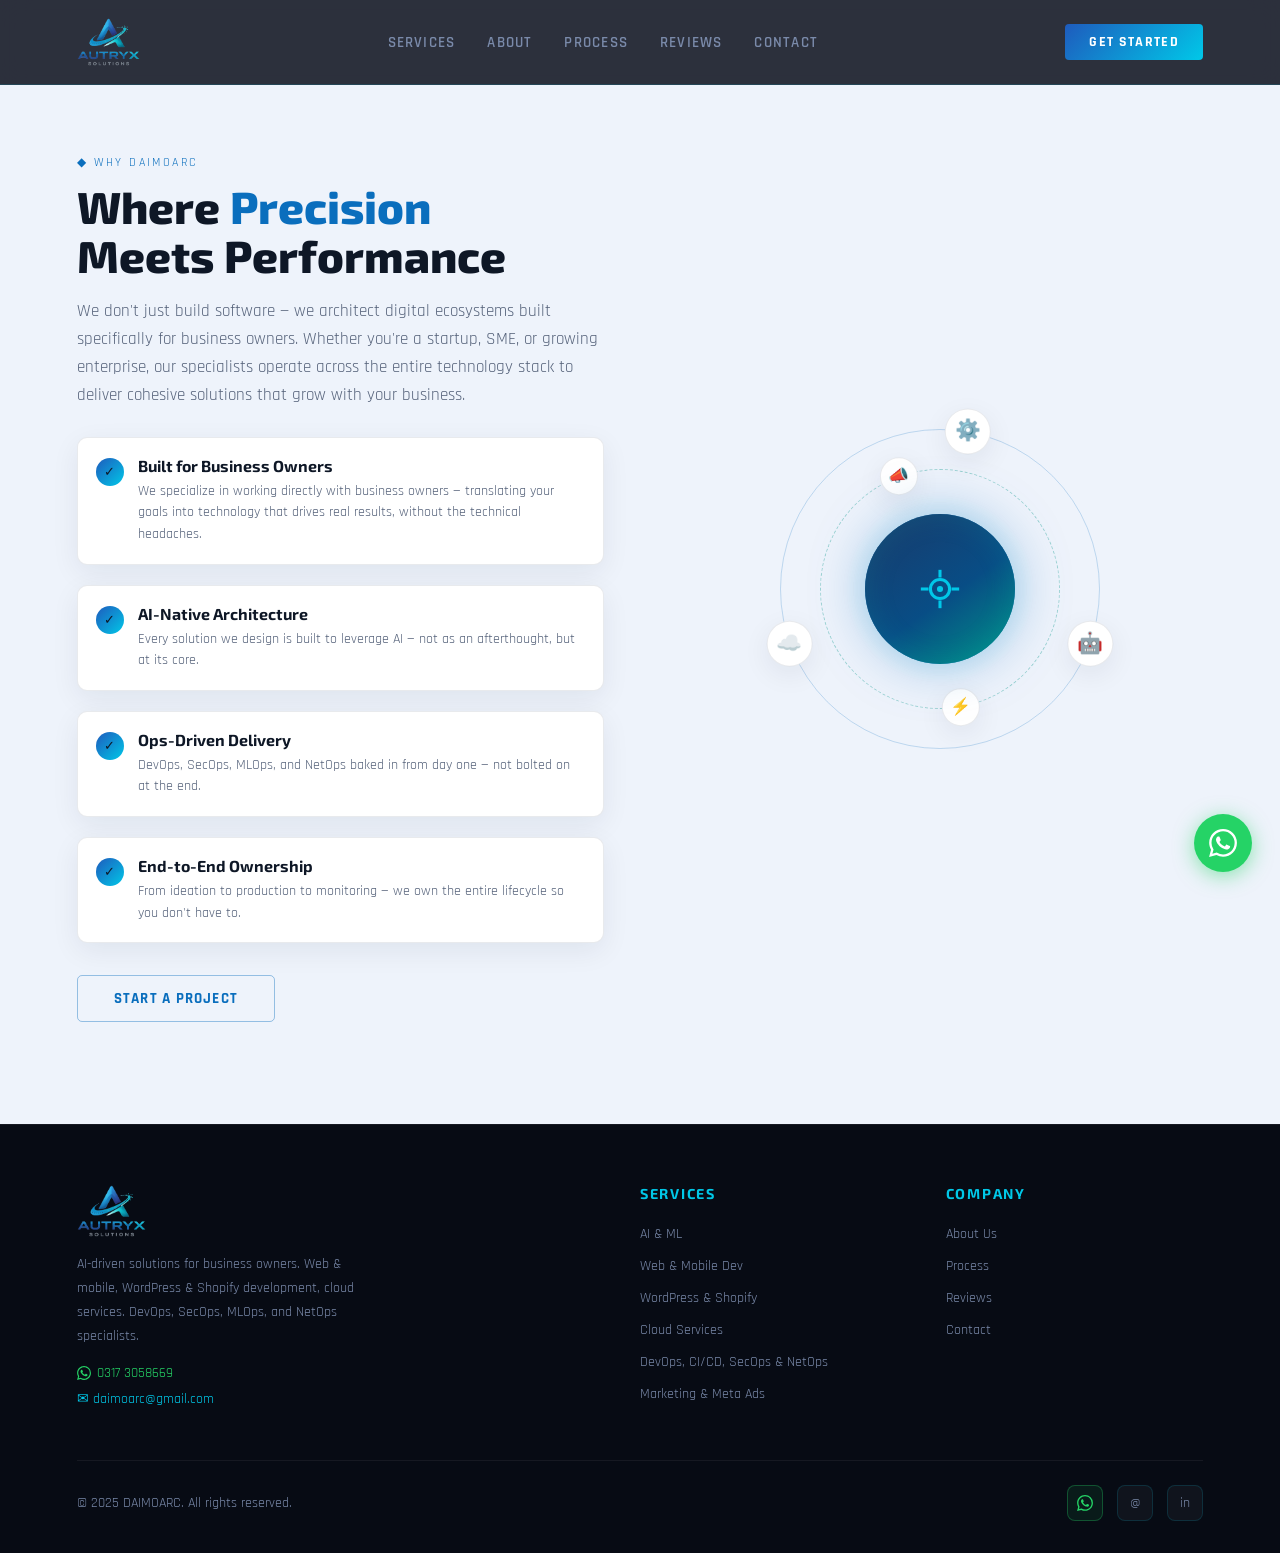
==== about.html @ 046861ff "Initial website" ====
<!DOCTYPE html>
<html lang="en">
<head>
  <meta charset="UTF-8" />
  <meta name="viewport" content="width=device-width, initial-scale=1.0"/>
  <title>About Us | DAIMOARC</title>
  <link rel="preconnect" href="https://fonts.googleapis.com">
  <link href="https://fonts.googleapis.com/css2?family=Exo+2:wght@300;400;600;700;900&family=Rajdhani:wght@400;500;600;700&display=swap" rel="stylesheet">
  <link rel="stylesheet" href="styles.css">
</head>
<body>

<!-- ─── NAV ─── -->
<div class="mobile-menu" id="mobileMenu">
  <button class="mobile-menu-close" onclick="document.getElementById('mobileMenu').classList.remove('open')">&times;</button>
  <a href="services.html">Services</a>
  <a href="about.html">About</a>
  <a href="index.html#process">Process</a>
  <a href="reviews.html">Reviews</a>
  <a href="contact.html">Contact</a>
</div>

<nav>
  <a class="nav-logo" href="index.html">
    <img src="Logo.png" alt="DAIMOARC" style="height:48px;width:auto;object-fit:contain;" />
  </a>
  <ul class="nav-links">
    <li><a href="services.html">Services</a></li>
    <li><a href="about.html">About</a></li>
    <li><a href="index.html#process">Process</a></li>
    <li><a href="reviews.html">Reviews</a></li>
    <li><a href="contact.html">Contact</a></li>
  </ul>
  <a href="contact.html" class="nav-cta">Get Started</a>
  <button class="hamburger" onclick="document.getElementById('mobileMenu').classList.add('open')" aria-label="Menu">
    <span></span><span></span><span></span>
  </button>
</nav>

<!-- ─── ABOUT ─── -->
<section id="about" style="padding-top:150px;">
  <div class="about-inner">
    <div>
      <span class="section-tag reveal">&#9670; Why DAIMOARC</span>
      <h2 class="section-title reveal">Where <span>Precision</span><br>Meets Performance</h2>
      <p class="section-sub reveal">We don't just build software — we architect digital ecosystems built specifically for business owners. Whether you're a startup, SME, or growing enterprise, our specialists operate across the entire technology stack to deliver cohesive solutions that grow with your business.</p>

      <ul class="features-list">
        <li class="feature-item reveal">
          <div class="feature-check">✓</div>
          <div class="feature-text"><strong>Built for Business Owners</strong><p>We specialize in working directly with business owners — translating your goals into technology that drives real results, without the technical headaches.</p></div>
        </li>
        <li class="feature-item reveal">
          <div class="feature-check">✓</div>
          <div class="feature-text"><strong>AI-Native Architecture</strong><p>Every solution we design is built to leverage AI — not as an afterthought, but at its core.</p></div>
        </li>
        <li class="feature-item reveal">
          <div class="feature-check">✓</div>
          <div class="feature-text"><strong>Ops-Driven Delivery</strong><p>DevOps, SecOps, MLOps, and NetOps baked in from day one — not bolted on at the end.</p></div>
        </li>
        <li class="feature-item reveal">
          <div class="feature-check">✓</div>
          <div class="feature-text"><strong>End-to-End Ownership</strong><p>From ideation to production to monitoring — we own the entire lifecycle so you don't have to.</p></div>
        </li>
      </ul>

      <div style="margin-top:32px;">
        <a href="contact.html" class="btn-outline">Start a Project</a>
      </div>
    </div>
    <div class="about-visual reveal">
      <div class="orbit-field" aria-hidden="true">
        <div class="orbit-glow"></div>
        <div class="orbit-ping"></div>
        <div class="orbit-ping orbit-ping--delay"></div>

        <div class="orbit-ring orbit-ring--outer">
          <div class="orbit-node" style="--angle:20deg"><span class="orbit-node-icon">🤖</span></div>
          <div class="orbit-node" style="--angle:160deg"><span class="orbit-node-icon">☁️</span></div>
          <div class="orbit-node" style="--angle:280deg"><span class="orbit-node-icon">⚙️</span></div>
        </div>
        <div class="orbit-ring orbit-ring--inner">
          <div class="orbit-node" style="--angle:80deg"><span class="orbit-node-icon">⚡</span></div>
          <div class="orbit-node" style="--angle:250deg"><span class="orbit-node-icon">📣</span></div>
        </div>

        <div class="orbit-core">
          <svg viewBox="0 0 24 24" fill="none" stroke="currentColor" stroke-width="1.6" width="46" height="46">
            <path d="M12 2 L12 6"/><path d="M12 18 L12 22"/><path d="M2 12 L6 12"/><path d="M18 12 L22 12"/>
            <circle cx="12" cy="12" r="5"/>
            <circle cx="12" cy="12" r="1.6" fill="currentColor" stroke="none"/>
          </svg>
        </div>
      </div>
    </div>
  </div>
</section>

<!-- ─── FOOTER ─── -->
<footer>
  <div class="footer-grid">
    <div class="footer-brand">
      <a class="nav-logo" href="index.html">
        <img src="Logo.png" alt="DAIMOARC" style="height:52px;width:auto;object-fit:contain;" />
      </a>
      <p>AI-driven solutions for business owners. Web & mobile, WordPress &amp; Shopify development, cloud services. DevOps, SecOps, MLOps, and NetOps specialists.</p>
      <div style="margin-top:16px;display:flex;flex-direction:column;gap:8px;">
        <a href="https://wa.me/923173058669" target="_blank" rel="noopener" style="color:#25d366;font-size:.88rem;text-decoration:none;display:flex;align-items:center;gap:6px;">
          <svg viewBox="0 0 24 24" fill="currentColor" width="14" height="14"><path d="M17.472 14.382c-.297-.149-1.758-.867-2.03-.967-.273-.099-.471-.148-.67.15-.197.297-.767.966-.94 1.164-.173.199-.347.223-.644.075-.297-.15-1.255-.463-2.39-1.475-.883-.788-1.48-1.761-1.653-2.059-.173-.297-.018-.458.13-.606.134-.133.298-.347.446-.52.149-.174.198-.298.298-.497.099-.198.05-.371-.025-.52-.075-.149-.669-1.612-.916-2.207-.242-.579-.487-.5-.669-.51-.173-.008-.371-.01-.57-.01-.198 0-.52.074-.792.372-.272.297-1.04 1.016-1.04 2.479 0 1.462 1.065 2.875 1.213 3.074.149.198 2.096 3.2 5.077 4.487.709.306 1.262.489 1.694.625.712.227 1.36.195 1.871.118.571-.085 1.758-.719 2.006-1.413.248-.694.248-1.289.173-1.413-.074-.124-.272-.198-.57-.347m-5.421 7.403h-.004a9.87 9.87 0 01-5.031-1.378l-.361-.214-3.741.982.998-3.648-.235-.374a9.86 9.86 0 01-1.51-5.26c.001-5.45 4.436-9.884 9.888-9.884 2.64 0 5.122 1.03 6.988 2.898a9.825 9.825 0 012.893 6.994c-.003 5.45-4.437 9.884-9.885 9.884m8.413-18.297A11.815 11.815 0 0012.05 0C5.495 0 .16 5.335.157 11.892c0 2.096.547 4.142 1.588 5.945L.057 24l6.305-1.654a11.882 11.882 0 005.683 1.448h.005c6.554 0 11.89-5.335 11.893-11.893a11.821 11.821 0 00-3.48-8.413z"/></svg>
          0317 3058669
        </a>
        <a href="mailto:daimoarc@gmail.com" style="color:var(--cyan);font-size:.88rem;text-decoration:none;">&#9993; daimoarc@gmail.com</a>
      </div>
    </div>
    <div class="footer-col">
      <h4>Services</h4>
      <ul>
        <li><a href="services.html">AI & ML</a></li>
        <li><a href="services.html">Web & Mobile Dev</a></li>
        <li><a href="services.html">WordPress &amp; Shopify</a></li>
        <li><a href="services.html">Cloud Services</a></li>
        <li><a href="services.html">DevOps, CI/CD, SecOps &amp; NetOps</a></li>
        <li><a href="services.html">Marketing &amp; Meta Ads</a></li>
      </ul>
    </div>
    <div class="footer-col">
      <h4>Company</h4>
      <ul>
        <li><a href="about.html">About Us</a></li>
        <li><a href="index.html#process">Process</a></li>
        <li><a href="reviews.html">Reviews</a></li>
        <li><a href="contact.html">Contact</a></li>
      </ul>
    </div>
  </div>

  <div class="footer-bottom">
    <p>© 2025 DAIMOARC. All rights reserved.</p>
    <div class="socials">
      <a href="https://wa.me/923173058669" target="_blank" rel="noopener" class="social-link" title="WhatsApp" style="background:rgba(37,211,102,0.08);border-color:rgba(37,211,102,0.3);color:#25d366;">
        <svg viewBox="0 0 24 24" fill="currentColor" width="16" height="16"><path d="M17.472 14.382c-.297-.149-1.758-.867-2.03-.967-.273-.099-.471-.148-.67.15-.197.297-.767.966-.94 1.164-.173.199-.347.223-.644.075-.297-.15-1.255-.463-2.39-1.475-.883-.788-1.48-1.761-1.653-2.059-.173-.297-.018-.458.13-.606.134-.133.298-.347.446-.52.149-.174.198-.298.298-.497.099-.198.05-.371-.025-.52-.075-.149-.669-1.612-.916-2.207-.242-.579-.487-.5-.669-.51-.173-.008-.371-.01-.57-.01-.198 0-.52.074-.792.372-.272.297-1.04 1.016-1.04 2.479 0 1.462 1.065 2.875 1.213 3.074.149.198 2.096 3.2 5.077 4.487.709.306 1.262.489 1.694.625.712.227 1.36.195 1.871.118.571-.085 1.758-.719 2.006-1.413.248-.694.248-1.289.173-1.413-.074-.124-.272-.198-.57-.347m-5.421 7.403h-.004a9.87 9.87 0 01-5.031-1.378l-.361-.214-3.741.982.998-3.648-.235-.374a9.86 9.86 0 01-1.51-5.26c.001-5.45 4.436-9.884 9.888-9.884 2.64 0 5.122 1.03 6.988 2.898a9.825 9.825 0 012.893 6.994c-.003 5.45-4.437 9.884-9.885 9.884m8.413-18.297A11.815 11.815 0 0012.05 0C5.495 0 .16 5.335.157 11.892c0 2.096.547 4.142 1.588 5.945L.057 24l6.305-1.654a11.882 11.882 0 005.683 1.448h.005c6.554 0 11.89-5.335 11.893-11.893a11.821 11.821 0 00-3.48-8.413z"/></svg>
      </a>
      <a href="mailto:daimoarc@gmail.com" class="social-link" title="Email">@</a>
      <a href="#" class="social-link" title="LinkedIn">in</a>
    </div>
  </div>
</footer>

<script src="script.js"></script>
<!-- ─── FLOATING WHATSAPP ─── -->
<a href="https://wa.me/923173058669" target="_blank" rel="noopener" class="wa-float" aria-label="Chat on WhatsApp">
  <div class="wa-float-tooltip">Chat on WhatsApp</div>
  <svg viewBox="0 0 24 24" fill="currentColor" width="28" height="28" xmlns="http://www.w3.org/2000/svg">
    <path d="M17.472 14.382c-.297-.149-1.758-.867-2.03-.967-.273-.099-.471-.148-.67.15-.197.297-.767.966-.94 1.164-.173.199-.347.223-.644.075-.297-.15-1.255-.463-2.39-1.475-.883-.788-1.48-1.761-1.653-2.059-.173-.297-.018-.458.13-.606.134-.133.298-.347.446-.52.149-.174.198-.298.298-.497.099-.198.05-.371-.025-.52-.075-.149-.669-1.612-.916-2.207-.242-.579-.487-.5-.669-.51-.173-.008-.371-.01-.57-.01-.198 0-.52.074-.792.372-.272.297-1.04 1.016-1.04 2.479 0 1.462 1.065 2.875 1.213 3.074.149.198 2.096 3.2 5.077 4.487.709.306 1.262.489 1.694.625.712.227 1.36.195 1.871.118.571-.085 1.758-.719 2.006-1.413.248-.694.248-1.289.173-1.413-.074-.124-.272-.198-.57-.347m-5.421 7.403h-.004a9.87 9.87 0 01-5.031-1.378l-.361-.214-3.741.982.998-3.648-.235-.374a9.86 9.86 0 01-1.51-5.26c.001-5.45 4.436-9.884 9.888-9.884 2.64 0 5.122 1.03 6.988 2.898a9.825 9.825 0 012.893 6.994c-.003 5.45-4.437 9.884-9.885 9.884m8.413-18.297A11.815 11.815 0 0012.05 0C5.495 0 .16 5.335.157 11.892c0 2.096.547 4.142 1.588 5.945L.057 24l6.305-1.654a11.882 11.882 0 005.683 1.448h.005c6.554 0 11.89-5.335 11.893-11.893a11.821 11.821 0 00-3.48-8.413z"/>
  </svg>
</a>

</body>
</html>
---- styles.css ----
:root {
  --navy:    #0a0e1a;
  --deep:    #0d1422;
  --blue1:   #1a3a6b;
  --blue2:   #1e5bbd;
  --cyan:    #00c8e8;
  --teal:    #00e5c3;
  --white:   #f0f4ff;
  --muted:   #7a8aaa;
  --card-bg: rgba(255,255,255,0.04);
  --border:  rgba(0,200,232,0.15);
  --glow:    rgba(0,200,232,0.25);

  /* Light-mode tokens used by the main content sections (hero through reviews) */
  --bg-light:      #eef3fb;
  --bg-light-alt:  #e2eaf7;
  --text-dark:     #0e1726;
  --muted-dark:    #55627a;
  --accent:        #0a6ebd;
  --accent-deep:   #084d85;
  --teal-deep:     #009488;
  --card-bg-light: #ffffff;
  --border-light:  rgba(10,30,60,0.09);
  --shadow-light:       0 8px 28px rgba(10,30,60,0.07);
  --shadow-light-hover: 0 14px 40px rgba(10,110,189,0.15);
  --shadow-dark-hover:  0 20px 50px rgba(5,10,25,0.4), 0 0 34px rgba(0,200,232,0.18);
}

*, *::before, *::after { margin:0; padding:0; box-sizing:border-box; }

html { scroll-behavior: smooth; }

body {
  background: var(--bg-light);
  color: var(--text-dark);
  font-family: 'Rajdhani', sans-serif;
  font-size: 17px;
  overflow-x: hidden;
}

/* ─── AMBIENT BACKDROP (aurora glow + constellation dots) ─── */
body::before {
  content:'';
  position:fixed; inset:-10%; z-index:0;
  background:
    radial-gradient(640px circle at 18% 20%, rgba(30,91,189,0.20), transparent 62%),
    radial-gradient(560px circle at 82% 68%, rgba(0,200,232,0.15), transparent 60%),
    radial-gradient(460px circle at 55% 8%,  rgba(0,229,195,0.13), transparent 58%);
  animation: auroraDrift 30s ease-in-out infinite alternate;
  pointer-events:none;
}
@keyframes auroraDrift {
  0%   { transform: translate(0,0) scale(1); }
  50%  { transform: translate(1.5%, -2.5%) scale(1.06); }
  100% { transform: translate(-2%, 2%) scale(1); }
}
body::after {
  content:'';
  position:fixed; inset:0; z-index:0;
  background-image: radial-gradient(rgba(10,40,80,0.16) 1.3px, transparent 1.3px);
  background-size: 30px 30px;
  opacity:.5;
  pointer-events:none;
}

/* Focus visibility (Norman: visibility of system state for keyboard users) */
a:focus-visible, button:focus-visible {
  outline: 2px solid var(--accent); outline-offset: 3px; border-radius: 4px;
}
nav :focus-visible, #cta :focus-visible, footer :focus-visible, .mobile-menu :focus-visible, .wa-float:focus-visible {
  outline-color: var(--cyan);
}

/* ─── NAVBAR ─── */
nav {
  position:fixed; top:0; left:0; right:0; z-index:100;
  display:flex; align-items:center; justify-content:space-between;
  padding: 18px 6%;
  background: rgba(10,14,26,0.85);
  backdrop-filter: blur(14px);
  border-bottom: 1px solid var(--border);
}
.nav-logo {
  display:flex; align-items:center;
  text-decoration:none;
}
.nav-logo span { color: var(--cyan); }
.nav-logo-icon { display:none; }
.nav-links { display:flex; gap:32px; list-style:none; }
.nav-links a {
  color:var(--muted); text-decoration:none;
  font-size:.95rem; font-weight:600; letter-spacing:.08em; text-transform:uppercase;
  transition:color .25s;
  position:relative;
}
.nav-links a::after {
  content:''; position:absolute; bottom:-4px; left:0; right:0; height:1px;
  background: var(--cyan); transform: scaleX(0); transition: transform .3s;
}
.nav-links a:hover { color:var(--cyan); }
.nav-links a:hover::after { transform: scaleX(1); }
.nav-cta {
  padding:9px 24px; border-radius:4px;
  background: linear-gradient(135deg, var(--blue2), var(--cyan));
  color:#fff; font-weight:700; font-size:.85rem; letter-spacing:.1em;
  text-transform:uppercase; text-decoration:none;
  transition: box-shadow .3s, transform .2s;
}
.nav-cta:hover { box-shadow: 0 0 22px var(--glow); transform: translateY(-1px); }

/* ─── HERO ─── */
#hero {
  position:relative; z-index:1;
  min-height:100vh; display:flex; flex-direction:column;
  align-items:center; justify-content:center; text-align:center;
  padding: 120px 6% 80px;
  overflow:hidden;
}
.hero-orb {
  position:absolute; border-radius:50%;
  filter: blur(80px); pointer-events:none; z-index:0;
}
.hero-orb-1 {
  width:600px; height:600px;
  background: radial-gradient(circle, rgba(30,91,189,0.18), transparent 70%);
  top:-150px; left:-100px;
}
.hero-orb-2 {
  width:500px; height:500px;
  background: radial-gradient(circle, rgba(0,200,232,0.12), transparent 70%);
  bottom:-100px; right:-80px;
}
.hero-badge {
  display:inline-flex; align-items:center; gap:8px;
  background: rgba(10,110,189,0.07); border: 1px solid rgba(10,110,189,0.35);
  border-radius:40px; padding:7px 18px; margin-bottom:28px;
  font-size:.8rem; letter-spacing:.15em; text-transform:uppercase; color:var(--accent);
  animation: fadeUp .8s ease both;
}
.hero-badge-dot { width:7px; height:7px; border-radius:50%; background:var(--accent); animation: pulse 1.8s infinite; }
@keyframes pulse { 0%,100%{opacity:1;transform:scale(1)} 50%{opacity:.5;transform:scale(1.4)} }

.hero-title {
  font-family:'Exo 2',sans-serif; font-weight:900;
  font-size: clamp(2.8rem, 7vw, 5.5rem);
  line-height:1.05; letter-spacing:-.01em;
  background: linear-gradient(135deg, var(--text-dark) 0%, var(--accent) 60%, var(--teal-deep) 100%);
  -webkit-background-clip: text; -webkit-text-fill-color: transparent;
  background-clip:text;
  animation: fadeUp .9s .15s ease both;
}
.hero-sub {
  max-width:640px; margin:22px auto 42px;
  font-size:1.15rem; color:var(--muted-dark); line-height:1.65;
  animation: fadeUp .9s .3s ease both;
}
.hero-actions {
  display:flex; gap:16px; flex-wrap:wrap; justify-content:center;
  animation: fadeUp .9s .45s ease both;
}
.btn-primary {
  padding:14px 36px; border-radius:5px;
  background: linear-gradient(135deg, var(--blue2), var(--cyan));
  color:#fff; font-weight:700; font-size:.95rem; letter-spacing:.08em;
  text-transform:uppercase; text-decoration:none; border:none; cursor:pointer;
  transition: box-shadow .3s, transform .2s, filter .3s;
  display:inline-block; position:relative; overflow:hidden; z-index:1;
}
.btn-primary::after {
  content:''; position:absolute; top:0; left:-60%; width:40%; height:100%; z-index:1;
  background: linear-gradient(115deg, transparent, rgba(255,255,255,0.55), transparent);
  transform: skewX(-20deg);
  transition: left .6s ease;
}
.btn-primary:hover::after { left:130%; }
.btn-primary:hover { filter:brightness(1.14); box-shadow: 0 0 32px rgba(0,200,232,0.45); transform:translateY(-2px); }
.btn-outline {
  padding:13px 36px; border-radius:5px;
  border: 1px solid rgba(10,110,189,0.4);
  color:var(--accent); background:transparent;
  font-weight:700; font-size:.95rem; letter-spacing:.08em;
  text-transform:uppercase; text-decoration:none;
  transition: box-shadow .3s, color .3s, border-color .3s;
  display:inline-block; position:relative; overflow:hidden; z-index:1;
}
.btn-outline::before {
  content:''; position:absolute; inset:0; z-index:-1;
  background: rgba(10,110,189,0.12);
  transform: scaleX(0); transform-origin:left;
  transition: transform .35s ease;
}
.btn-outline:hover::before { transform:scaleX(1); }
.btn-outline:hover { border-color: var(--accent-deep); color: var(--accent-deep); box-shadow: 0 0 18px rgba(10,110,189,0.2); }

/* ─── CARD HOVER ACCENT (dark fill + shine sweep + targeting reticle) ─── */
.review-card, .feature-item, .usecase-card {
  position:relative; overflow:hidden; --reticle-color: var(--accent);
  transition: transform .3s, border-color .3s, box-shadow .3s, background .4s;
}
.review-card:hover, .feature-item:hover, .usecase-card:hover {
  --reticle-color: var(--cyan);
  background: linear-gradient(160deg, var(--deep) 0%, #0d1830 55%, var(--navy) 100%);
  border-color: rgba(0,200,232,0.35);
  box-shadow: var(--shadow-dark-hover);
}
.review-card::before, .feature-item::before, .usecase-card::before {
  content:''; position:absolute; top:0; left:-75%; width:50%; height:100%; z-index:0;
  background: linear-gradient(115deg, transparent, rgba(0,200,232,0.22), transparent);
  transform: skewX(-20deg);
  transition: left .7s ease;
  pointer-events:none;
}
.review-card:hover::before, .feature-item:hover::before, .usecase-card:hover::before { left:125%; }
.review-card::after, .feature-item::after, .usecase-card::after {
  content:''; position:absolute; inset:9px; z-index:2; pointer-events:none;
  background-image:
    linear-gradient(90deg, var(--reticle-color) 2px, transparent 2px),
    linear-gradient(180deg, var(--reticle-color) 2px, transparent 2px),
    linear-gradient(-90deg, var(--reticle-color) 2px, transparent 2px),
    linear-gradient(180deg, var(--reticle-color) 2px, transparent 2px),
    linear-gradient(90deg, var(--reticle-color) 2px, transparent 2px),
    linear-gradient(0deg, var(--reticle-color) 2px, transparent 2px),
    linear-gradient(-90deg, var(--reticle-color) 2px, transparent 2px),
    linear-gradient(0deg, var(--reticle-color) 2px, transparent 2px);
  background-repeat: no-repeat;
  background-size: 16px 2px, 2px 16px, 16px 2px, 2px 16px, 16px 2px, 2px 16px, 16px 2px, 2px 16px;
  background-position: top left, top left, top right, top right, bottom left, bottom left, bottom right, bottom right;
  opacity:0; transform:scale(.94);
  transition: opacity .35s ease, transform .35s ease, background-image .3s;
}
.review-card:hover::after, .feature-item:hover::after, .usecase-card:hover::after { opacity:1; transform:scale(1); }

/* Text/accents re-tinted for legibility once the card fills dark on hover */
.feature-item:hover .feature-text strong,
.review-card:hover .review-info strong { color: var(--white); }
.feature-item:hover .feature-text p,
.review-card:hover .review-text,
.review-card:hover .review-info span { color: var(--muted); }
.review-card:hover .review-badge {
  background: rgba(0,200,232,0.12); border-color: rgba(0,200,232,0.3); color: var(--cyan);
}
.review-card:hover .review-author { border-top-color: rgba(255,255,255,0.12); }
.usecase-card:hover .usecase-title { color: var(--white); }
.usecase-card:hover .usecase-desc { color: var(--muted); }

.hero-stats {
  display:flex; gap:48px; margin-top:68px; flex-wrap:wrap; justify-content:center;
  animation: fadeUp .9s .6s ease both;
}
.stat { text-align:center; }
.stat-num {
  font-family:'Exo 2',sans-serif; font-weight:800; font-size:2.2rem;
  background: linear-gradient(90deg, var(--accent), var(--teal-deep));
  -webkit-background-clip:text; -webkit-text-fill-color:transparent; background-clip:text;
}
.stat-label { font-size:.8rem; letter-spacing:.15em; text-transform:uppercase; color:var(--muted-dark); margin-top:4px; }

/* ─── SECTIONS ─── */
section { position:relative; z-index:1; padding:96px 6%; }
.section-tag {
  display:inline-block; font-size:.75rem; letter-spacing:.2em; text-transform:uppercase;
  color:var(--accent); margin-bottom:12px;
}
.section-title {
  font-family:'Exo 2',sans-serif; font-weight:800;
  font-size:clamp(1.9rem,4vw,2.8rem); line-height:1.1;
  margin-bottom:16px;
}
.section-title span { color:var(--accent); }
.section-sub { color:var(--muted-dark); max-width:560px; line-height:1.65; }
.section-header { text-align:center; margin-bottom:64px; }
.section-header .section-sub { margin:0 auto; }

/* ─── SERVICES ─── */
#services { background: var(--bg-light-alt); }

.services-grid {
  display:grid; grid-template-columns: repeat(4, 1fr); gap:20px;
}

/* Image-style service tiles (each image is a self-contained card with its own title) */
.svc-tile {
  position:relative; display:block; overflow:hidden;
  border-radius:14px; aspect-ratio: 1 / 1;
  background-size: cover; background-position: center;
  text-decoration:none; box-shadow: var(--shadow-light);
  --reticle-color: var(--cyan);
  transition: transform .35s ease, box-shadow .35s ease;
}
.svc-tile:hover { transform:translateY(-6px); box-shadow: var(--shadow-dark-hover); }
.svc-tile::after {
  content:''; position:absolute; inset:9px; z-index:3; pointer-events:none;
  background-image:
    linear-gradient(90deg, var(--reticle-color) 2px, transparent 2px),
    linear-gradient(180deg, var(--reticle-color) 2px, transparent 2px),
    linear-gradient(-90deg, var(--reticle-color) 2px, transparent 2px),
    linear-gradient(180deg, var(--reticle-color) 2px, transparent 2px),
    linear-gradient(90deg, var(--reticle-color) 2px, transparent 2px),
    linear-gradient(0deg, var(--reticle-color) 2px, transparent 2px),
    linear-gradient(-90deg, var(--reticle-color) 2px, transparent 2px),
    linear-gradient(0deg, var(--reticle-color) 2px, transparent 2px);
  background-repeat: no-repeat;
  background-size: 16px 2px, 2px 16px, 16px 2px, 2px 16px, 16px 2px, 2px 16px, 16px 2px, 2px 16px;
  background-position: top left, top left, top right, top right, bottom left, bottom left, bottom right, bottom right;
  opacity:0; transform:scale(.94);
  transition: opacity .35s ease, transform .35s ease;
}
.svc-tile:hover::after { opacity:1; transform:scale(1); }
.svc-tile-cta {
  position:absolute; top:14px; right:14px; z-index:4;
  display:inline-flex; align-items:center; gap:5px;
  padding:7px 14px; border-radius:30px;
  background: rgba(5,10,20,0.55); border:1px solid rgba(0,200,232,0.5);
  color:#fff; font-family:'Exo 2',sans-serif; font-weight:700; font-size:.7rem; letter-spacing:.06em; text-transform:uppercase;
  transition: background .3s ease, border-color .3s ease, transform .3s ease;
}
.svc-tile:hover .svc-tile-cta { background: rgba(0,200,232,0.32); border-color: var(--cyan); transform:translateY(-2px); }

/* ─── SERVICE DETAIL PAGES ─── */
.svc-hero {
  position:relative; min-height:78vh; display:flex; align-items:center;
  overflow:hidden; background:var(--navy);
}
.svc-hero-bg {
  position:absolute; inset:0; background-size:cover; background-position:center;
  animation: heroKenBurns 24s ease-in-out infinite alternate;
}
@keyframes heroKenBurns { from { transform:scale(1); } to { transform:scale(1.12); } }
.svc-hero-overlay {
  position:absolute; inset:0;
  background: linear-gradient(100deg, rgba(5,10,20,.94) 0%, rgba(5,10,20,.8) 38%, rgba(5,10,20,.42) 68%, rgba(5,10,20,.15) 100%);
}
.svc-hero-content {
  position:relative; z-index:2; max-width:640px;
  padding:150px 6% 70px;
}
.svc-hero-content .section-tag { color:var(--cyan); animation: fadeUp .8s ease both; }
.svc-hero-title {
  font-family:'Exo 2',sans-serif; font-weight:800; color:#fff;
  font-size:clamp(2rem,4vw,3.1rem); line-height:1.18; margin:14px 0 20px;
  animation: fadeUp .9s .1s ease both;
}
.svc-hero-sub {
  color: rgba(240,244,255,0.82); font-size:1.08rem; line-height:1.75; margin-bottom:32px;
  animation: fadeUp .9s .2s ease both;
}
.svc-hero-content .btn-primary { animation: fadeUp .9s .32s ease both; }
.svc-hero-meta {
  color: rgba(240,244,255,0.55); font-size:.8rem; letter-spacing:.05em; margin-bottom:14px;
  animation: fadeUp .8s .05s ease both;
}

/* Long-form article body */
.article-wrap { max-width:820px; margin:0 auto; padding:80px 6% 40px; }
.article-lead { font-size:1.15rem; color:var(--text-dark); line-height:1.85; margin-bottom:8px; font-weight:600; }
.article-wrap p { color:var(--muted-dark); font-size:1rem; line-height:1.9; margin-bottom:18px; }
.article-wrap h2 {
  font-family:'Exo 2',sans-serif; font-weight:800; font-size:1.6rem; color:var(--text-dark);
  margin:52px 0 18px; padding-top:8px; border-top:1px solid var(--border-light);
}
.article-wrap h2:first-of-type { border-top:none; margin-top:32px; }
.article-wrap h3 {
  font-family:'Exo 2',sans-serif; font-weight:700; font-size:1.2rem; color:var(--accent-deep);
  margin:34px 0 14px;
}
.article-wrap ul { margin:0 0 22px 0; padding-left:0; list-style:none; }
.article-wrap ul li {
  position:relative; padding-left:26px; margin-bottom:13px;
  color:var(--muted-dark); line-height:1.75;
}
.article-wrap ul li::before { content:'\25B8'; position:absolute; left:0; top:0; color:var(--accent); font-weight:700; }
.article-wrap ul li strong { color:var(--text-dark); }
.pros-cons-grid { display:grid; grid-template-columns:1fr 1fr; gap:36px; margin:20px 0 40px; }
.pros-cons-col h3 { margin-top:0; }
.pros-list li::before { content:'\2713'; color:#1a9c6b; }
.cons-list li::before { content:'\2715'; color:#c94a4a; }
.svc-detail-actions { display:flex; gap:16px; justify-content:center; flex-wrap:wrap; margin-top:20px; }

/* Compact animated process diagram (used to replace long-form step-by-step text) */
.diagram-steps {
  display:grid; grid-template-columns: repeat(5, 1fr); gap:2px;
  position:relative; margin:36px 0 8px;
}
.diagram-steps::before {
  content:''; position:absolute; top:29px; left:10%; right:10%; height:1px;
  background: linear-gradient(90deg, transparent, var(--accent), var(--teal-deep), transparent);
  overflow:hidden;
}
.diagram-flow-pulse {
  position:absolute; top:26px; left:10%; width:8px; height:8px; border-radius:50%;
  background: var(--cyan); box-shadow: 0 0 10px var(--cyan), 0 0 18px var(--cyan);
  animation: flowPulse 3.6s linear infinite;
}
@keyframes flowPulse {
  0%   { left:10%; opacity:0; }
  8%   { opacity:1; }
  92%  { opacity:1; }
  100% { left:88%; opacity:0; }
}
.diagram-step { padding:0 10px; text-align:center; position:relative; }
.diagram-step-num {
  width:56px; height:56px; border-radius:50%; margin:0 auto 14px;
  background: linear-gradient(135deg, var(--blue1), var(--blue2));
  border: 2px solid var(--cyan);
  display:flex; align-items:center; justify-content:center; font-size:1.4rem;
  box-shadow: 0 0 20px rgba(0,200,232,0.25);
  position:relative; z-index:1;
  transition: transform .3s ease;
}
.diagram-step:hover .diagram-step-num { transform: scale(1.1); }
.diagram-step-title { font-family:'Exo 2',sans-serif; font-weight:700; font-size:.95rem; margin-bottom:6px; color:var(--text-dark); }
.diagram-step-desc { color:var(--muted-dark); font-size:.82rem; line-height:1.45; }

.pill-row { display:flex; flex-wrap:wrap; gap:10px; justify-content:center; margin:22px 0 6px; }
.pill {
  padding:9px 18px; border-radius:30px;
  background:var(--card-bg-light); border:1px solid var(--border-light);
  box-shadow:var(--shadow-light);
  font-size:.85rem; font-weight:600; color:var(--muted-dark);
  transition: transform .25s ease, border-color .25s ease, color .25s ease;
}
.pill:hover { transform:translateY(-3px); border-color:rgba(10,110,189,.4); color:var(--accent); }
.pill--check { color:var(--text-dark); }
.pill--check::before { content:'\2713  '; color:#1a9c6b; font-weight:800; }

/* Capability card grid (alternative to the diagram-steps flow, for non-linear service pages) */
.capability-grid {
  display:grid; grid-template-columns: repeat(3, 1fr); gap:20px;
  margin:36px 0 8px;
}
.capability-card {
  background:var(--card-bg-light); border:1px solid var(--border-light);
  border-radius:16px; padding:26px 22px;
  box-shadow: var(--shadow-light);
  text-align:left;
}
.capability-icon {
  width:50px; height:50px; border-radius:12px; margin-bottom:16px;
  display:flex; align-items:center; justify-content:center; font-size:1.4rem;
  background: linear-gradient(135deg, rgba(30,91,189,0.14), rgba(0,200,232,0.14));
  border:1px solid rgba(10,110,189,0.22);
  transition: transform .3s ease;
}
.capability-card:hover .capability-icon { transform: scale(1.1) rotate(-6deg); }
.capability-title { font-family:'Exo 2',sans-serif; font-weight:700; font-size:1rem; margin-bottom:8px; color:var(--text-dark); }
.capability-desc { color:var(--muted-dark); font-size:.88rem; line-height:1.6; }

/* Dark "how it works" mini-flow — visually distinct block against the light capability grid */
.mini-flow-wrap {
  background: linear-gradient(160deg, var(--deep) 0%, var(--navy) 100%);
  border-radius:20px; padding:40px 32px; margin:40px 0;
}
.mini-flow-heading {
  text-align:center; color:#fff; font-family:'Exo 2',sans-serif; font-weight:800;
  font-size:1.3rem; margin-bottom:28px;
}
.mini-flow { display:flex; gap:20px; justify-content:center; flex-wrap:wrap; }
.mini-flow-card {
  flex:1; min-width:200px; max-width:260px;
  background: rgba(255,255,255,0.05); border:1px solid rgba(0,200,232,0.2);
  border-radius:14px; padding:24px 20px; text-align:center;
  transition: transform .3s ease, border-color .3s ease;
}
.mini-flow-card:hover { transform:translateY(-5px); border-color:rgba(0,200,232,0.5); }
.mini-flow-label {
  font-size:.72rem; letter-spacing:.12em; text-transform:uppercase; color:var(--cyan);
  margin-bottom:10px; font-weight:700;
}
.mini-flow-card h4 { font-family:'Exo 2',sans-serif; font-weight:700; font-size:1rem; color:#fff; margin-bottom:8px; }
.mini-flow-card p { font-size:.85rem; color:rgba(240,244,255,.75); line-height:1.55; }
.mini-flow-arrow { display:flex; align-items:center; color:var(--cyan); font-size:1.3rem; }

/* Minimal "use-case" cards (clean white grid, one card highlighted) */
.usecase-grid {
  display:grid; grid-template-columns: repeat(3, 1fr); gap:20px;
  margin:36px 0 8px;
}
.usecase-card {
  background:#fff; border:1px solid var(--border-light); border-radius:14px;
  padding:26px 24px; min-height:230px;
  display:flex; flex-direction:column;
  box-shadow: var(--shadow-light);
}
.usecase-card:hover { transform:translateY(-4px); }
.usecase-card--featured { border:2px solid var(--accent); box-shadow: 0 0 0 3px rgba(10,110,189,.08); }
.usecase-title { font-family:'Exo 2',sans-serif; font-weight:700; font-size:1.02rem; color:var(--text-dark); margin-bottom:10px; line-height:1.35; }
.usecase-desc { color:var(--muted-dark); font-size:.88rem; line-height:1.6; flex:1; }
.usecase-arrow {
  align-self:flex-end; margin-top:16px; width:32px; height:32px; border-radius:50%;
  display:flex; align-items:center; justify-content:center;
  color:var(--accent); font-size:1.05rem; border:1px solid rgba(10,110,189,.3);
  transition: background .3s ease, color .3s ease, transform .3s ease;
}
.usecase-card:hover .usecase-arrow { background:var(--accent); color:#fff; transform:translateX(3px); }

/* Technology partner badge (e.g. "Powered by AWS") */
.aws-badge {
  display:flex; align-items:center; justify-content:center; gap:12px;
  margin:8px 0 32px;
  padding:12px 22px; border-radius:12px;
  background:var(--card-bg-light); border:1px solid var(--border-light);
  box-shadow: var(--shadow-light);
  max-width:fit-content; margin-left:auto; margin-right:auto;
}
.aws-badge-label { font-size:.8rem; letter-spacing:.08em; text-transform:uppercase; color:var(--muted-dark); font-weight:600; }

/* ─── ABOUT / WHY ─── */
#about { background: var(--bg-light); }
.about-inner {
  display:grid; grid-template-columns:1fr 1fr; gap:72px; align-items:center;
}
.about-visual {
  position:relative; display:flex; align-items:center; justify-content:center;
}
.orbit-field { position:relative; width:320px; height:320px; }

.orbit-glow {
  position:absolute; top:50%; left:50%; width:190px; height:190px; margin:-95px;
  border-radius:50%; z-index:1;
  background: radial-gradient(circle, rgba(0,200,232,0.28), transparent 70%);
  filter: blur(4px);
  animation: glowPulse 4s ease-in-out infinite;
}
@keyframes glowPulse { 0%,100% { opacity:.55; } 50% { opacity:1; } }

.orbit-ping {
  position:absolute; top:50%; left:50%; width:150px; height:150px; margin:-75px;
  border-radius:50%; border: 1.5px solid rgba(10,110,189,0.45); z-index:0;
  animation: orbitPing 3.2s cubic-bezier(0,.55,.45,1) infinite;
}
.orbit-ping--delay { animation-delay: 1.6s; }
@keyframes orbitPing { 0% { transform:scale(.6); opacity:.9; } 100% { transform:scale(2.1); opacity:0; } }

.orbit-ring { position:absolute; inset:0; border-radius:50%; z-index:1; animation: slowSpin linear infinite; }
.orbit-ring--outer { border: 1.5px solid rgba(10,110,189,0.22); animation-duration:26s; }
.orbit-ring--inner { inset:40px; border: 1.5px dashed rgba(0,148,136,0.35); animation-duration:18s; animation-direction:reverse; }
@keyframes slowSpin { to { transform:rotate(360deg); } }

.orbit-node {
  position:absolute; top:50%; left:50%; width:46px; height:46px; margin:-23px;
  transform: rotate(var(--angle)) translate(160px) rotate(calc(-1 * var(--angle)));
}
.orbit-ring--inner .orbit-node { width:38px; height:38px; margin:-19px; transform: rotate(var(--angle)) translate(120px) rotate(calc(-1 * var(--angle))); }

.orbit-node-icon {
  display:flex; align-items:center; justify-content:center;
  width:100%; height:100%; border-radius:50%; font-size:1.3rem;
  background: var(--card-bg-light); border:1px solid var(--border-light);
  box-shadow: var(--shadow-light);
}
.orbit-ring--outer .orbit-node-icon { animation: counterSpinCW 26s linear infinite; }
.orbit-ring--inner .orbit-node-icon { font-size:1.05rem; animation: counterSpinCCW 18s linear infinite; }
@keyframes counterSpinCW  { from { transform:rotate(0deg); } to { transform:rotate(-360deg); } }
@keyframes counterSpinCCW { from { transform:rotate(0deg); } to { transform:rotate(360deg); } }

.orbit-core {
  position:absolute; top:50%; left:50%; transform:translate(-50%,-50%);
  width:150px; height:150px; border-radius:50%; z-index:2;
  background: linear-gradient(145deg, var(--blue1), var(--accent-deep) 55%, var(--teal-deep));
  display:flex; align-items:center; justify-content:center; color:var(--cyan);
  box-shadow: 0 0 55px rgba(10,110,189,0.35), inset 0 0 30px rgba(0,229,195,0.12);
  animation: coreFloat 6s ease-in-out infinite;
}
@keyframes coreFloat { 0%,100% { transform:translate(-50%,-50%) scale(1); } 50% { transform:translate(-50%,-50%) scale(1.05); } }

.features-list { list-style:none; display:flex; flex-direction:column; gap:20px; margin-top:28px; }
.feature-item {
  display:flex; gap:14px; align-items:flex-start;
  padding:18px; border-radius:10px;
  background:var(--card-bg-light); border:1px solid var(--border-light);
  box-shadow: var(--shadow-light);
}
.feature-item:hover .feature-check { transform: scale(1.12) rotate(-6deg); }
.feature-check {
  width:28px; height:28px; border-radius:50%; flex-shrink:0;
  background: linear-gradient(135deg, var(--blue2), var(--cyan));
  display:flex; align-items:center; justify-content:center; font-size:.8rem; margin-top:2px;
  transition: transform .3s;
}
.feature-text strong { font-size:1rem; font-family:'Exo 2',sans-serif; transition: color .3s; }
.feature-text p { color:var(--muted-dark); font-size:.9rem; margin-top:3px; line-height:1.5; transition: color .3s; }

/* ─── PROCESS ─── */
#process { background: var(--bg-light); }
.process-steps {
  display:grid; grid-template-columns: repeat(4, 1fr); gap:2px;
  position:relative; margin-top:48px;
}
.process-steps::before {
  content:''; position:absolute; top:32px; left:12.5%; right:12.5%; height:1px;
  background: linear-gradient(90deg, transparent, var(--accent), var(--teal-deep), transparent);
}
.process-step { padding:0 16px; text-align:center; position:relative; }
.process-step.reveal:nth-child(1) { transition-delay: 0s; }
.process-step.reveal:nth-child(2) { transition-delay: .35s; }
.process-step.reveal:nth-child(3) { transition-delay: .7s; }
.process-step.reveal:nth-child(4) { transition-delay: 1.05s; }
.step-num {
  width:64px; height:64px; border-radius:50%; margin:0 auto 20px;
  background: linear-gradient(135deg, var(--blue1), var(--blue2));
  border: 2px solid var(--cyan);
  display:flex; align-items:center; justify-content:center;
  font-family:'Exo 2',sans-serif; font-weight:900; font-size:1.4rem; color:var(--cyan);
  box-shadow: 0 0 20px rgba(0,200,232,0.25);
  position:relative; z-index:1;
}
.step-title { font-family:'Exo 2',sans-serif; font-weight:700; font-size:1.05rem; margin-bottom:8px; }
.step-desc { color:var(--muted-dark); font-size:.88rem; line-height:1.55; }

/* ─── CTA ─── */
#cta {
  text-align:center;
  background: linear-gradient(135deg, var(--deep) 0%, #091530 100%);
  color: var(--white);
  border-top: 1px solid var(--border);
  border-bottom: 1px solid var(--border);
}
#cta .section-tag { color: var(--cyan); }
.cta-box {
  max-width:680px; margin:0 auto; padding:80px 0;
  position:relative;
}
.cta-box::before {
  content:''; position:absolute; inset:-1px; border-radius:20px; z-index:0;
  background: linear-gradient(135deg, rgba(30,91,189,0.1), rgba(0,200,232,0.1));
}
.cta-box > * { position:relative; z-index:1; }
.cta-title {
  font-family:'Exo 2',sans-serif; font-weight:900;
  font-size:clamp(2rem,4vw,3rem); line-height:1.1; margin-bottom:16px;
}
.cta-sub { color:var(--muted); line-height:1.65; margin-bottom:36px; font-size:1.05rem; }
.cta-email {
  display:flex; gap:12px; max-width:460px; margin:0 auto;
  background: rgba(255,255,255,0.05); border: 1px solid var(--border);
  border-radius:8px; padding:6px 6px 6px 18px;
}
.cta-email input {
  flex:1; background:none; border:none; outline:none;
  color:var(--white); font-family:'Rajdhani',sans-serif; font-size:1rem;
}
.cta-email input::placeholder { color:var(--muted); }

/* ─── FOOTER ─── */
footer {
  position:relative; z-index:1;
  background: #070b14;
  color: var(--white);
  border-top: 1px solid rgba(255,255,255,0.06);
  padding:60px 6% 32px;
}
.footer-grid { display:grid; grid-template-columns:2fr 1fr 1fr; gap:48px; margin-bottom:52px; }
.footer-brand .nav-logo { margin-bottom:16px; display:flex; }
.footer-brand p { color:var(--muted); font-size:.9rem; line-height:1.65; max-width:280px; }
.footer-col h4 {
  font-family:'Exo 2',sans-serif; font-weight:700; font-size:.9rem;
  letter-spacing:.12em; text-transform:uppercase; margin-bottom:20px; color:var(--cyan);
}
.footer-col ul { list-style:none; display:flex; flex-direction:column; gap:10px; }
.footer-col a { color:var(--muted); text-decoration:none; font-size:.9rem; transition:color .25s; }
.footer-col a:hover { color:var(--white); }
.footer-bottom {
  border-top: 1px solid rgba(255,255,255,0.06);
  padding-top:24px; display:flex; justify-content:space-between; align-items:center;
  flex-wrap:wrap; gap:12px;
}
.footer-bottom p { color:var(--muted); font-size:.85rem; }
.socials { display:flex; gap:14px; }
.social-link {
  width:36px; height:36px; border-radius:8px;
  background:var(--card-bg); border:1px solid var(--border);
  display:flex; align-items:center; justify-content:center;
  color:var(--muted); text-decoration:none; font-size:.85rem;
  transition: color .25s, border-color .25s, background .25s;
}
.social-link:hover { color:var(--cyan); border-color:rgba(0,200,232,0.5); background:rgba(0,200,232,0.06); }

/* ─── ANIMATIONS ─── */
@keyframes fadeUp {
  from { opacity:0; transform:translateY(28px); }
  to   { opacity:1; transform:translateY(0); }
}
.reveal {
  opacity:0; transform:translateY(32px);
  transition: opacity 1.4s ease, transform 1.4s ease;
}
.reveal.visible { opacity:1; transform:translateY(0); }

/* ─── REVIEWS ─── */
#reviews { background: var(--bg-light-alt); }
.reviews-grid {
  display:grid; grid-template-columns: repeat(auto-fill, minmax(300px, 1fr)); gap:24px;
}
.review-card {
  background: var(--card-bg-light); border: 1px solid var(--border-light);
  border-radius:14px; padding:32px 28px;
  display:flex; flex-direction:column; gap:18px;
  box-shadow: var(--shadow-light);
}
.review-card:hover { transform:translateY(-5px); }
.review-stars { color:#c98f00; font-size:1rem; letter-spacing:2px; }
.review-text {
  color:var(--muted-dark); font-size:.95rem; line-height:1.7;
  flex:1; font-style:italic;
  transition: color .3s;
}
.review-author {
  display:flex; align-items:center; gap:12px;
  padding-top:16px; border-top:1px solid var(--border-light);
  flex-wrap:wrap;
  transition: border-color .3s;
}
.review-avatar {
  width:42px; height:42px; border-radius:50%; flex-shrink:0;
  background: linear-gradient(135deg, var(--blue1), var(--blue2));
  border: 1px solid rgba(0,200,232,0.3);
  display:flex; align-items:center; justify-content:center;
  font-family:'Exo 2',sans-serif; font-weight:800; font-size:.8rem; color:var(--cyan);
  transition: transform .3s;
}
.review-card:hover .review-avatar { transform: scale(1.1) rotate(-6deg); }
.review-info { flex:1; }
.review-info strong { display:block; font-family:'Exo 2',sans-serif; font-size:.95rem; transition: color .3s; }
.review-info span { color:var(--muted-dark); font-size:.8rem; transition: color .3s; }
.review-badge {
  font-size:.72rem; letter-spacing:.08em; text-transform:uppercase;
  padding:3px 10px; border-radius:20px;
  background:rgba(10,110,189,0.08); border:1px solid rgba(10,110,189,0.25);
  color:var(--accent); white-space:nowrap;
  transition: background .3s, border-color .3s, color .3s;
}

/* ─── CONTACT CARDS ─── */
.contact-cards {
  display:flex; flex-direction:column; gap:16px; max-width:480px; margin:0 auto;
}
.contact-card {
  display:flex; align-items:center; gap:18px;
  padding:20px 24px; border-radius:12px;
  border: 1px solid var(--border);
  background: var(--card-bg);
  text-decoration:none; color:var(--white);
  transition: transform .25s, box-shadow .25s, border-color .25s;
}
.contact-card:hover { transform:translateY(-3px); }
.contact-card--wa { border-color: rgba(37,211,102,0.3); }
.contact-card--wa:hover { box-shadow: 0 8px 32px rgba(37,211,102,0.2); border-color: rgba(37,211,102,0.6); }
.contact-card--email { border-color: rgba(0,200,232,0.3); }
.contact-card--email:hover { box-shadow: 0 8px 32px rgba(0,200,232,0.2); border-color: rgba(0,200,232,0.6); }
.contact-card-icon {
  width:52px; height:52px; border-radius:12px; flex-shrink:0;
  display:flex; align-items:center; justify-content:center;
}
.contact-card--wa .contact-card-icon { background: rgba(37,211,102,0.12); color: #25d366; }
.contact-card--email .contact-card-icon { background: rgba(0,200,232,0.12); color: var(--cyan); }
.contact-card-text { flex:1; text-align:left; }
.contact-card-label {
  display:block; font-size:.75rem; letter-spacing:.15em; text-transform:uppercase;
  color:var(--muted); margin-bottom:4px;
}
.contact-card-value { font-family:'Exo 2',sans-serif; font-weight:700; font-size:1.05rem; }
.contact-card--wa .contact-card-value { color:#25d366; }
.contact-card--email .contact-card-value { color:var(--cyan); font-size:.95rem; }
.contact-card-arrow { color:var(--muted); font-size:1.2rem; transition:transform .25s, color .25s; }
.contact-card:hover .contact-card-arrow { transform:translateX(4px); color:var(--white); }

/* ─── LEAD FORM ─── */
.lead-form {
  display:flex; flex-direction:column; gap:18px;
  max-width:680px; margin:32px auto 0; text-align:left;
  padding:28px; border:1px solid var(--border);
  border-radius:14px; background:rgba(255,255,255,0.04);
}
.lead-form-grid {
  display:grid; grid-template-columns:repeat(2, minmax(0, 1fr)); gap:18px;
}
.lead-form label {
  display:flex; flex-direction:column; gap:7px;
  color:var(--muted); font-size:.78rem; letter-spacing:.08em;
  text-transform:uppercase; font-weight:600;
}
.lead-form input, .lead-form select, .lead-form textarea {
  width:100%; border:1px solid rgba(0,200,232,0.2);
  border-radius:6px; padding:11px 13px;
  background:rgba(7,11,20,0.7); color:var(--white);
  font:inherit; font-size:.95rem; letter-spacing:normal;
  text-transform:none; resize:vertical;
}
.lead-form input:focus, .lead-form select:focus, .lead-form textarea:focus {
  outline:2px solid var(--cyan); outline-offset:1px;
}
.lead-form select option { color:var(--text-dark); }
.lead-form button { align-self:flex-start; border:0; cursor:pointer; }
.lead-form button:disabled { opacity:.6; cursor:wait; }
.form-status { min-height:1.3em; color:var(--cyan); font-size:.9rem; }

/* ─── FLOATING WHATSAPP ─── */
.wa-float {
  position:fixed; bottom:28px; right:28px; z-index:999;
  width:58px; height:58px; border-radius:50%;
  background: #25d366;
  display:flex; align-items:center; justify-content:center;
  box-shadow: 0 4px 20px rgba(37,211,102,0.5);
  text-decoration:none; color:#fff;
  transition: transform .25s, box-shadow .25s;
  animation: waPop .6s 1.2s cubic-bezier(.34,1.56,.64,1) both;
}
.wa-float:hover { transform:scale(1.1); box-shadow: 0 6px 30px rgba(37,211,102,0.7); }
.wa-float-tooltip {
  position:absolute; right:68px; top:50%; transform:translateY(-50%);
  background:#1a2a1a; color:#fff; font-family:'Rajdhani',sans-serif;
  font-size:.82rem; font-weight:600; white-space:nowrap;
  padding:6px 12px; border-radius:6px;
  opacity:0; pointer-events:none;
  transition: opacity .2s;
}
.wa-float-tooltip::after {
  content:''; position:absolute; left:100%; top:50%; transform:translateY(-50%);
  border:5px solid transparent; border-left-color:#1a2a1a;
}
.wa-float:hover .wa-float-tooltip { opacity:1; }
@keyframes waPop {
  from { opacity:0; transform:scale(0); }
  to   { opacity:1; transform:scale(1); }
}

/* ─── HAMBURGER ─── */
.hamburger {
  display:none; flex-direction:column; gap:5px; cursor:pointer;
  background:none; border:none; padding:6px;
}
.hamburger span {
  display:block; width:26px; height:2px;
  background:var(--white); border-radius:2px;
  transition: transform .3s, opacity .3s;
}
.mobile-menu {
  display:none; position:fixed; top:0; left:0; right:0; bottom:0;
  background:rgba(7,11,20,0.97); z-index:99;
  flex-direction:column; align-items:center; justify-content:center;
  gap:36px; backdrop-filter:blur(12px);
}
.mobile-menu.open { display:flex; }
.mobile-menu a {
  color:var(--white); text-decoration:none;
  font-family:'Exo 2',sans-serif; font-weight:700;
  font-size:1.6rem; letter-spacing:.08em; text-transform:uppercase;
  transition:color .2s;
}
.mobile-menu a:hover { color:var(--cyan); }
.mobile-menu-close {
  position:absolute; top:24px; right:24px;
  background:none; border:none; color:var(--white);
  font-size:2rem; cursor:pointer; line-height:1;
}
@media(max-width:900px){ .hamburger { display:flex; } }

/* ─── SCROLLBAR ─── */
::-webkit-scrollbar { width:6px; }
::-webkit-scrollbar-track { background:var(--bg-light-alt); }
::-webkit-scrollbar-thumb { background: linear-gradient(var(--blue2),var(--accent)); border-radius:3px; }

/* ─── MOBILE ─── */
/* ─── TABLET (≤900px) ─── */
@media(max-width:900px){
  nav { padding: 14px 5%; }
  .nav-links { display:none; }
  .nav-cta { padding:8px 18px; font-size:.8rem; }

  #hero { padding: 100px 5% 60px; }
  .hero-title { font-size: clamp(2rem,8vw,3.8rem); }
  .hero-sub { font-size:1rem; }
  .hero-stats { gap:28px; margin-top:48px; }
  .stat-num { font-size:1.8rem; }

  .services-grid { grid-template-columns: repeat(2, 1fr); }

  .about-inner { grid-template-columns:1fr; }
  .about-visual { display:none; }

  .process-steps { grid-template-columns:1fr 1fr; gap:32px; }
  .process-steps::before { display:none; }

  .diagram-steps { grid-template-columns:1fr 1fr; gap:28px; }
  .diagram-steps::before, .diagram-flow-pulse { display:none; }

  .capability-grid { grid-template-columns:1fr 1fr; }
  .usecase-grid { grid-template-columns:1fr 1fr; }
  .mini-flow-arrow { display:none; }

  .reviews-grid { grid-template-columns:1fr; }

  .contact-cards { max-width:100%; }

  .footer-grid { grid-template-columns:1fr 1fr; gap:32px; }
}

/* ─── MOBILE (≤600px) ─── */
@media(max-width:600px){
  nav { padding: 12px 4%; }
  .nav-logo img { height:36px !important; }

  #hero { padding: 90px 4% 50px; min-height:auto; }
  .hero-title { font-size: clamp(1.8rem,9vw,3rem); line-height:1.1; }
  .hero-sub { font-size:.95rem; margin:16px auto 32px; }
  .hero-actions { flex-direction:column; align-items:center; gap:12px; }
  .btn-primary, .btn-outline { width:100%; max-width:320px; text-align:center; }
  .hero-stats { gap:20px; margin-top:36px; }
  .stat-num { font-size:1.6rem; }
  .stat-label { font-size:.7rem; }

  section { padding: 60px 4%; }
  .section-title { font-size: clamp(1.5rem,6vw,2.2rem); }
  .section-header { margin-bottom:40px; }

  .services-grid { grid-template-columns:repeat(2, 1fr); gap:12px; }

  .features-list { gap:14px; }
  .feature-item { padding:14px; }

  .process-steps { grid-template-columns:1fr; gap:28px; }
  .diagram-steps { grid-template-columns:1fr; gap:22px; }
  .capability-grid { grid-template-columns:1fr; }
  .usecase-grid { grid-template-columns:1fr; }
  .mini-flow-wrap { padding:28px 20px; }

  #reviews { padding: 60px 4%; }
  .reviews-grid { grid-template-columns:1fr; gap:20px; }
  .review-card { padding:24px 18px; }
  .review-text { font-size:.88rem; }

  .contact-cards { gap:12px; }
  .contact-card { padding:16px 18px; gap:14px; }
  .contact-card-icon { width:44px; height:44px; }
  .contact-card-value { font-size:.9rem; }
  .lead-form { padding:20px 16px; }
  .lead-form-grid { grid-template-columns:1fr; gap:14px; }

  .cta-email { flex-direction:column; }

  .svc-hero { min-height:auto; }
  .svc-hero-content { padding:120px 5% 50px; }
  .pros-cons-grid { grid-template-columns:1fr; gap:8px; }
  .article-wrap { padding:60px 5% 20px; }

  .footer-grid { grid-template-columns:1fr; gap:28px; }
  .footer-brand p { max-width:100%; }
  .footer-bottom { flex-direction:column; align-items:flex-start; gap:14px; }

  /* Nav CTA hidden on very small screens, use contact section */
  .nav-cta { display:none; }
}

/* ─── VERY SMALL (≤380px) ─── */
@media(max-width:380px){
  .hero-title { font-size:1.7rem; }
  .hero-badge { font-size:.68rem; padding:5px 14px; }
  .stat-num { font-size:1.4rem; }
}

/* ─── TEASER SECTIONS (home page condensed previews) ─── */
.teaser-more { text-align:center; margin-top:48px; }
.teaser-grid-narrow { max-width:960px; margin:0 auto; }
.process-flow {
  display:flex; flex-wrap:wrap; align-items:center; justify-content:center;
  gap:10px; margin-top:40px;
}
.process-flow-step {
  display:flex; align-items:center; gap:10px;
  padding:10px 20px; border-radius:40px;
  background: var(--card-bg-light); border:1px solid var(--border-light);
  box-shadow: var(--shadow-light);
  font-family:'Exo 2',sans-serif; font-weight:700; font-size:.9rem;
}
.process-flow-step span.flow-num {
  display:inline-flex; align-items:center; justify-content:center;
  width:22px; height:22px; border-radius:50%; font-size:.7rem;
  background: linear-gradient(135deg, var(--blue1), var(--blue2)); color:var(--cyan);
}
.process-flow-arrow { color:var(--accent); font-size:1.1rem; }
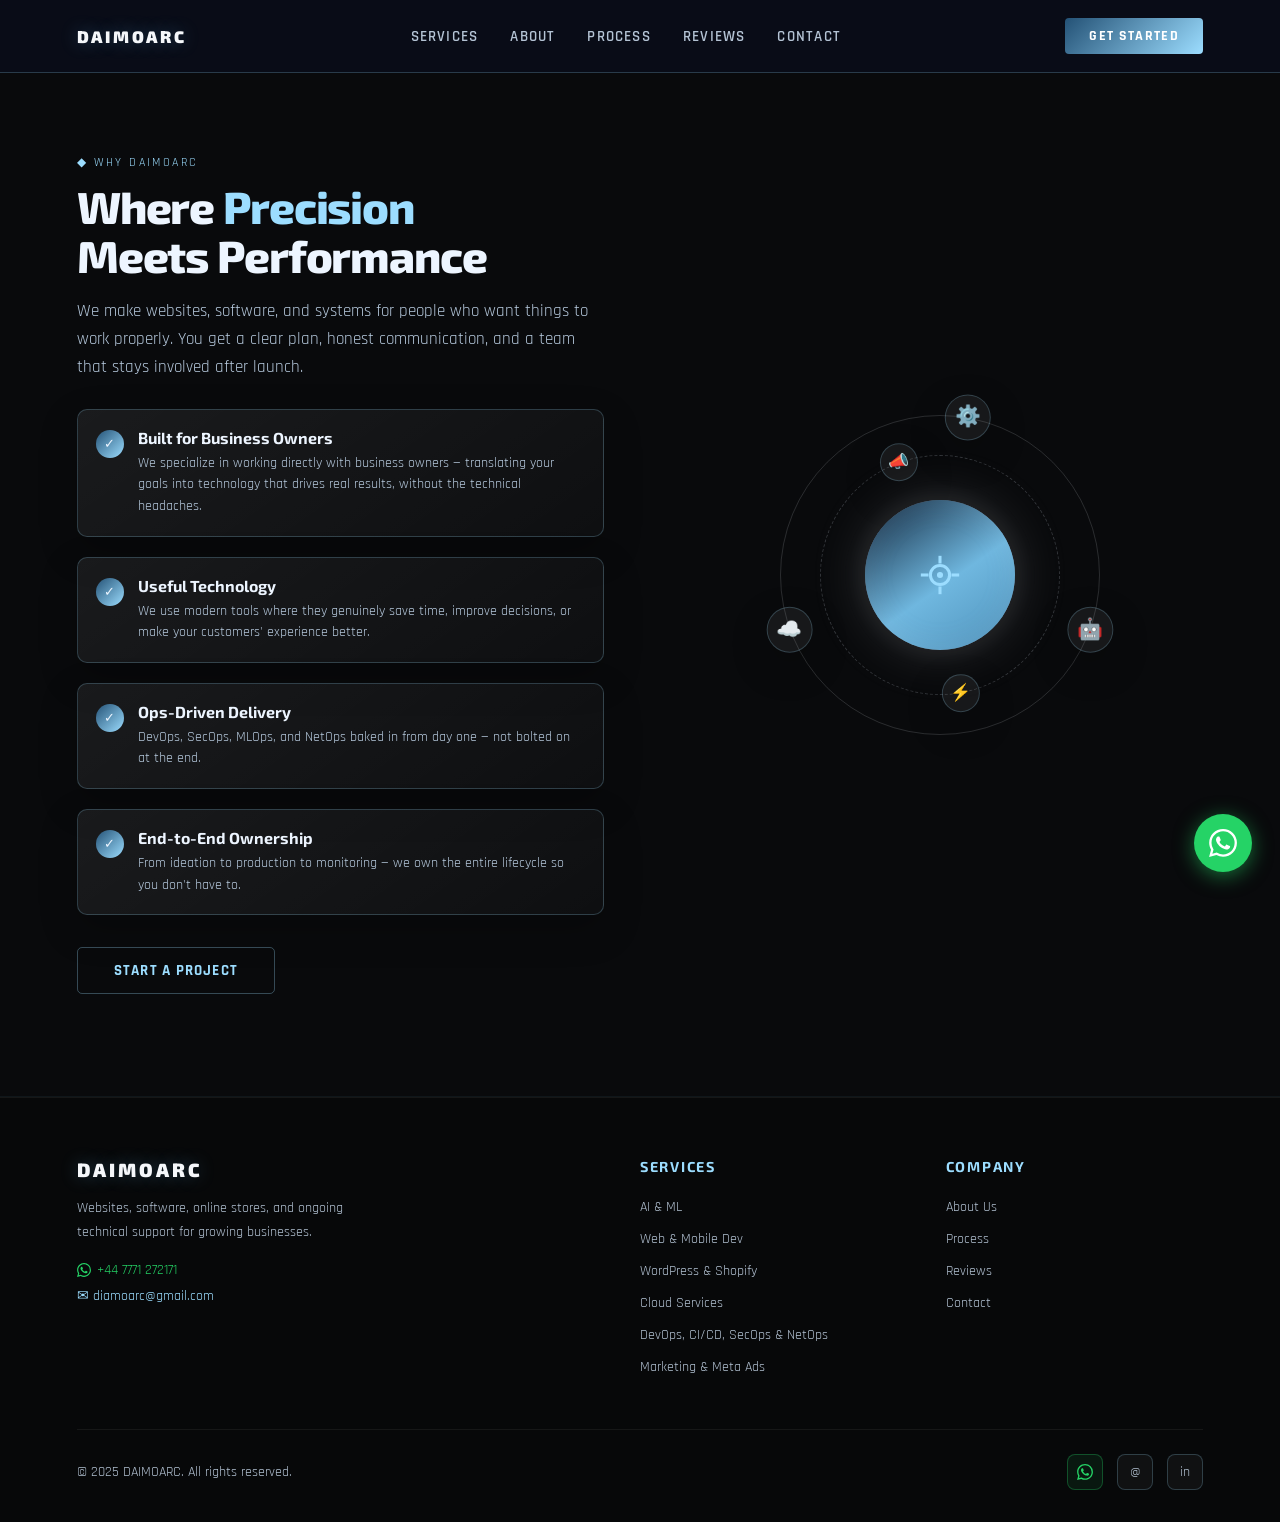
==== commit edda46da: "Improve DAIMOARC website and lead capture Refresh the site branding, copy, imagery presentation, lig" ====
--- a/about.html
+++ b/about.html
@@ -43,7 +43,7 @@
     <div>
       <span class="section-tag reveal">&#9670; Why DAIMOARC</span>
       <h2 class="section-title reveal">Where <span>Precision</span><br>Meets Performance</h2>
-      <p class="section-sub reveal">We don't just build software — we architect digital ecosystems built specifically for business owners. Whether you're a startup, SME, or growing enterprise, our specialists operate across the entire technology stack to deliver cohesive solutions that grow with your business.</p>
+      <p class="section-sub reveal">We make websites, software, and systems for people who want things to work properly. You get a clear plan, honest communication, and a team that stays involved after launch.</p>
 
       <ul class="features-list">
         <li class="feature-item reveal">
@@ -52,7 +52,7 @@
         </li>
         <li class="feature-item reveal">
           <div class="feature-check">✓</div>
-          <div class="feature-text"><strong>AI-Native Architecture</strong><p>Every solution we design is built to leverage AI — not as an afterthought, but at its core.</p></div>
+          <div class="feature-text"><strong>Useful Technology</strong><p>We use modern tools where they genuinely save time, improve decisions, or make your customers' experience better.</p></div>
         </li>
         <li class="feature-item reveal">
           <div class="feature-check">✓</div>
@@ -103,13 +103,13 @@
       <a class="nav-logo" href="index.html">
         <img src="Logo.png" alt="DAIMOARC" style="height:52px;width:auto;object-fit:contain;" />
       </a>
-      <p>AI-driven solutions for business owners. Web & mobile, WordPress &amp; Shopify development, cloud services. DevOps, SecOps, MLOps, and NetOps specialists.</p>
+      <p>Websites, software, online stores, and ongoing technical support for growing businesses.</p>
       <div style="margin-top:16px;display:flex;flex-direction:column;gap:8px;">
-        <a href="https://wa.me/923173058669" target="_blank" rel="noopener" style="color:#25d366;font-size:.88rem;text-decoration:none;display:flex;align-items:center;gap:6px;">
+        <a href="https://wa.me/447771272171" target="_blank" rel="noopener" style="color:#25d366;font-size:.88rem;text-decoration:none;display:flex;align-items:center;gap:6px;">
           <svg viewBox="0 0 24 24" fill="currentColor" width="14" height="14"><path d="M17.472 14.382c-.297-.149-1.758-.867-2.03-.967-.273-.099-.471-.148-.67.15-.197.297-.767.966-.94 1.164-.173.199-.347.223-.644.075-.297-.15-1.255-.463-2.39-1.475-.883-.788-1.48-1.761-1.653-2.059-.173-.297-.018-.458.13-.606.134-.133.298-.347.446-.52.149-.174.198-.298.298-.497.099-.198.05-.371-.025-.52-.075-.149-.669-1.612-.916-2.207-.242-.579-.487-.5-.669-.51-.173-.008-.371-.01-.57-.01-.198 0-.52.074-.792.372-.272.297-1.04 1.016-1.04 2.479 0 1.462 1.065 2.875 1.213 3.074.149.198 2.096 3.2 5.077 4.487.709.306 1.262.489 1.694.625.712.227 1.36.195 1.871.118.571-.085 1.758-.719 2.006-1.413.248-.694.248-1.289.173-1.413-.074-.124-.272-.198-.57-.347m-5.421 7.403h-.004a9.87 9.87 0 01-5.031-1.378l-.361-.214-3.741.982.998-3.648-.235-.374a9.86 9.86 0 01-1.51-5.26c.001-5.45 4.436-9.884 9.888-9.884 2.64 0 5.122 1.03 6.988 2.898a9.825 9.825 0 012.893 6.994c-.003 5.45-4.437 9.884-9.885 9.884m8.413-18.297A11.815 11.815 0 0012.05 0C5.495 0 .16 5.335.157 11.892c0 2.096.547 4.142 1.588 5.945L.057 24l6.305-1.654a11.882 11.882 0 005.683 1.448h.005c6.554 0 11.89-5.335 11.893-11.893a11.821 11.821 0 00-3.48-8.413z"/></svg>
-          0317 3058669
+          +44 7771 272171
         </a>
-        <a href="mailto:daimoarc@gmail.com" style="color:var(--cyan);font-size:.88rem;text-decoration:none;">&#9993; daimoarc@gmail.com</a>
+        <a href="mailto:diamoarc@gmail.com" style="color:var(--cyan);font-size:.88rem;text-decoration:none;">&#9993; diamoarc@gmail.com</a>
       </div>
     </div>
     <div class="footer-col">
@@ -137,10 +137,10 @@
   <div class="footer-bottom">
     <p>© 2025 DAIMOARC. All rights reserved.</p>
     <div class="socials">
-      <a href="https://wa.me/923173058669" target="_blank" rel="noopener" class="social-link" title="WhatsApp" style="background:rgba(37,211,102,0.08);border-color:rgba(37,211,102,0.3);color:#25d366;">
+      <a href="https://wa.me/447771272171" target="_blank" rel="noopener" class="social-link" title="WhatsApp" style="background:rgba(37,211,102,0.08);border-color:rgba(37,211,102,0.3);color:#25d366;">
         <svg viewBox="0 0 24 24" fill="currentColor" width="16" height="16"><path d="M17.472 14.382c-.297-.149-1.758-.867-2.03-.967-.273-.099-.471-.148-.67.15-.197.297-.767.966-.94 1.164-.173.199-.347.223-.644.075-.297-.15-1.255-.463-2.39-1.475-.883-.788-1.48-1.761-1.653-2.059-.173-.297-.018-.458.13-.606.134-.133.298-.347.446-.52.149-.174.198-.298.298-.497.099-.198.05-.371-.025-.52-.075-.149-.669-1.612-.916-2.207-.242-.579-.487-.5-.669-.51-.173-.008-.371-.01-.57-.01-.198 0-.52.074-.792.372-.272.297-1.04 1.016-1.04 2.479 0 1.462 1.065 2.875 1.213 3.074.149.198 2.096 3.2 5.077 4.487.709.306 1.262.489 1.694.625.712.227 1.36.195 1.871.118.571-.085 1.758-.719 2.006-1.413.248-.694.248-1.289.173-1.413-.074-.124-.272-.198-.57-.347m-5.421 7.403h-.004a9.87 9.87 0 01-5.031-1.378l-.361-.214-3.741.982.998-3.648-.235-.374a9.86 9.86 0 01-1.51-5.26c.001-5.45 4.436-9.884 9.888-9.884 2.64 0 5.122 1.03 6.988 2.898a9.825 9.825 0 012.893 6.994c-.003 5.45-4.437 9.884-9.885 9.884m8.413-18.297A11.815 11.815 0 0012.05 0C5.495 0 .16 5.335.157 11.892c0 2.096.547 4.142 1.588 5.945L.057 24l6.305-1.654a11.882 11.882 0 005.683 1.448h.005c6.554 0 11.89-5.335 11.893-11.893a11.821 11.821 0 00-3.48-8.413z"/></svg>
       </a>
-      <a href="mailto:daimoarc@gmail.com" class="social-link" title="Email">@</a>
+      <a href="mailto:      diamoarc@gmail.com" class="social-link" title="Email">@</a>
       <a href="#" class="social-link" title="LinkedIn">in</a>
     </div>
   </div>
@@ -148,7 +148,7 @@
 
 <script src="script.js"></script>
 <!-- ─── FLOATING WHATSAPP ─── -->
-<a href="https://wa.me/923173058669" target="_blank" rel="noopener" class="wa-float" aria-label="Chat on WhatsApp">
+<a href="https://wa.me/447771272171" target="_blank" rel="noopener" class="wa-float" aria-label="Chat on WhatsApp">
   <div class="wa-float-tooltip">Chat on WhatsApp</div>
   <svg viewBox="0 0 24 24" fill="currentColor" width="28" height="28" xmlns="http://www.w3.org/2000/svg">
     <path d="M17.472 14.382c-.297-.149-1.758-.867-2.03-.967-.273-.099-.471-.148-.67.15-.197.297-.767.966-.94 1.164-.173.199-.347.223-.644.075-.297-.15-1.255-.463-2.39-1.475-.883-.788-1.48-1.761-1.653-2.059-.173-.297-.018-.458.13-.606.134-.133.298-.347.446-.52.149-.174.198-.298.298-.497.099-.198.05-.371-.025-.52-.075-.149-.669-1.612-.916-2.207-.242-.579-.487-.5-.669-.51-.173-.008-.371-.01-.57-.01-.198 0-.52.074-.792.372-.272.297-1.04 1.016-1.04 2.479 0 1.462 1.065 2.875 1.213 3.074.149.198 2.096 3.2 5.077 4.487.709.306 1.262.489 1.694.625.712.227 1.36.195 1.871.118.571-.085 1.758-.719 2.006-1.413.248-.694.248-1.289.173-1.413-.074-.124-.272-.198-.57-.347m-5.421 7.403h-.004a9.87 9.87 0 01-5.031-1.378l-.361-.214-3.741.982.998-3.648-.235-.374a9.86 9.86 0 01-1.51-5.26c.001-5.45 4.436-9.884 9.888-9.884 2.64 0 5.122 1.03 6.988 2.898a9.825 9.825 0 012.893 6.994c-.003 5.45-4.437 9.884-9.885 9.884m8.413-18.297A11.815 11.815 0 0012.05 0C5.495 0 .16 5.335.157 11.892c0 2.096.547 4.142 1.588 5.945L.057 24l6.305-1.654a11.882 11.882 0 005.683 1.448h.005c6.554 0 11.89-5.335 11.893-11.893a11.821 11.821 0 00-3.48-8.413z"/>
--- a/styles.css
+++ b/styles.css
@@ -1,29 +1,29 @@
 :root {
-  --navy:    #0a0e1a;
-  --deep:    #0d1422;
-  --blue1:   #1a3a6b;
-  --blue2:   #1e5bbd;
-  --cyan:    #00c8e8;
-  --teal:    #00e5c3;
-  --white:   #f0f4ff;
-  --muted:   #7a8aaa;
+  --navy:    #090a0c;
+  --deep:    #111316;
+  --blue1:   #10243a;
+  --blue2:   #245276;
+  --cyan:    #9cddff;
+  --teal:    #6fb7df;
+  --white:   #f5f7fa;
+  --muted:   #b4c3d4;
   --card-bg: rgba(255,255,255,0.04);
-  --border:  rgba(0,200,232,0.15);
-  --glow:    rgba(0,200,232,0.25);
+  --border:  rgba(156,221,255,0.22);
+  --glow:    rgba(105,190,240,0.22);
 
   /* Light-mode tokens used by the main content sections (hero through reviews) */
-  --bg-light:      #eef3fb;
-  --bg-light-alt:  #e2eaf7;
-  --text-dark:     #0e1726;
-  --muted-dark:    #55627a;
-  --accent:        #0a6ebd;
-  --accent-deep:   #084d85;
-  --teal-deep:     #009488;
-  --card-bg-light: #ffffff;
-  --border-light:  rgba(10,30,60,0.09);
-  --shadow-light:       0 8px 28px rgba(10,30,60,0.07);
-  --shadow-light-hover: 0 14px 40px rgba(10,110,189,0.15);
-  --shadow-dark-hover:  0 20px 50px rgba(5,10,25,0.4), 0 0 34px rgba(0,200,232,0.18);
+  --bg-light:      #090a0c;
+  --bg-light-alt:  #111316;
+  --text-dark:     #edf5ff;
+  --muted-dark:    #b6c9dd;
+  --accent:        #9cddff;
+  --accent-deep:   #6fb7df;
+  --teal-deep:     #4e91ba;
+  --card-bg-light: rgba(255,255,255,0.045);
+  --border-light:  rgba(156,221,255,0.22);
+  --shadow-light:       0 14px 38px rgba(0,0,0,0.22);
+  --shadow-light-hover: 0 18px 46px rgba(105,190,240,0.18);
+  --shadow-dark-hover:  0 20px 50px rgba(0,0,0,0.4), 0 0 34px rgba(105,190,240,0.16);
 }
 
 *, *::before, *::after { margin:0; padding:0; box-sizing:border-box; }
@@ -43,9 +43,9 @@
   content:'';
   position:fixed; inset:-10%; z-index:0;
   background:
-    radial-gradient(640px circle at 18% 20%, rgba(30,91,189,0.20), transparent 62%),
-    radial-gradient(560px circle at 82% 68%, rgba(0,200,232,0.15), transparent 60%),
-    radial-gradient(460px circle at 55% 8%,  rgba(0,229,195,0.13), transparent 58%);
+    radial-gradient(640px circle at 18% 20%, rgba(36,82,118,0.18), transparent 62%),
+    radial-gradient(560px circle at 82% 68%, rgba(105,190,240,0.1), transparent 60%),
+    radial-gradient(460px circle at 55% 8%,  rgba(79,145,186,0.1), transparent 58%);
   animation: auroraDrift 30s ease-in-out infinite alternate;
   pointer-events:none;
 }
@@ -57,7 +57,7 @@
 body::after {
   content:'';
   position:fixed; inset:0; z-index:0;
-  background-image: radial-gradient(rgba(10,40,80,0.16) 1.3px, transparent 1.3px);
+  background-image: radial-gradient(rgba(156,221,255,0.14) 1.2px, transparent 1.2px);
   background-size: 30px 30px;
   opacity:.5;
   pointer-events:none;
@@ -84,6 +84,17 @@
   display:flex; align-items:center;
   text-decoration:none;
 }
+.nav-logo img { display:none !important; }
+.nav-logo::before {
+  content:'DAIMOARC';
+  color:var(--white);
+  font-family:'Exo 2',sans-serif;
+  font-size:1.05rem;
+  font-weight:900;
+  letter-spacing:.16em;
+  text-shadow:0 0 18px rgba(105,190,240,.3);
+}
+.footer-brand .nav-logo::before { font-size:1.2rem; }
 .nav-logo span { color: var(--cyan); }
 .nav-logo-icon { display:none; }
 .nav-links { display:flex; gap:32px; list-style:none; }
@@ -122,17 +133,17 @@
 }
 .hero-orb-1 {
   width:600px; height:600px;
-  background: radial-gradient(circle, rgba(30,91,189,0.18), transparent 70%);
+  background: radial-gradient(circle, rgba(130,140,155,0.14), transparent 70%);
   top:-150px; left:-100px;
 }
 .hero-orb-2 {
   width:500px; height:500px;
-  background: radial-gradient(circle, rgba(0,200,232,0.12), transparent 70%);
+  background: radial-gradient(circle, rgba(216,222,230,0.08), transparent 70%);
   bottom:-100px; right:-80px;
 }
 .hero-badge {
   display:inline-flex; align-items:center; gap:8px;
-  background: rgba(10,110,189,0.07); border: 1px solid rgba(10,110,189,0.35);
+  background: rgba(105,190,240,0.08); border: 1px solid rgba(156,221,255,0.3);
   border-radius:40px; padding:7px 18px; margin-bottom:28px;
   font-size:.8rem; letter-spacing:.15em; text-transform:uppercase; color:var(--accent);
   animation: fadeUp .8s ease both;
@@ -144,7 +155,7 @@
   font-family:'Exo 2',sans-serif; font-weight:900;
   font-size: clamp(2.8rem, 7vw, 5.5rem);
   line-height:1.05; letter-spacing:-.01em;
-  background: linear-gradient(135deg, var(--text-dark) 0%, var(--accent) 60%, var(--teal-deep) 100%);
+  background: linear-gradient(135deg, #ffffff 0%, var(--accent) 55%, var(--teal-deep) 100%);
   -webkit-background-clip: text; -webkit-text-fill-color: transparent;
   background-clip:text;
   animation: fadeUp .9s .15s ease both;
@@ -173,10 +184,10 @@
   transition: left .6s ease;
 }
 .btn-primary:hover::after { left:130%; }
-.btn-primary:hover { filter:brightness(1.14); box-shadow: 0 0 32px rgba(0,200,232,0.45); transform:translateY(-2px); }
+.btn-primary:hover { filter:brightness(1.14); box-shadow: 0 0 32px rgba(105,190,240,0.35); transform:translateY(-2px); }
 .btn-outline {
   padding:13px 36px; border-radius:5px;
-  border: 1px solid rgba(10,110,189,0.4);
+  border: 1px solid rgba(156,221,255,0.3);
   color:var(--accent); background:transparent;
   font-weight:700; font-size:.95rem; letter-spacing:.08em;
   text-transform:uppercase; text-decoration:none;
@@ -185,12 +196,12 @@
 }
 .btn-outline::before {
   content:''; position:absolute; inset:0; z-index:-1;
-  background: rgba(10,110,189,0.12);
+  background: rgba(105,190,240,0.1);
   transform: scaleX(0); transform-origin:left;
   transition: transform .35s ease;
 }
 .btn-outline:hover::before { transform:scaleX(1); }
-.btn-outline:hover { border-color: var(--accent-deep); color: var(--accent-deep); box-shadow: 0 0 18px rgba(10,110,189,0.2); }
+.btn-outline:hover { border-color: var(--accent-deep); color:var(--accent-deep); box-shadow: 0 0 18px rgba(105,190,240,0.22); }
 
 /* ─── CARD HOVER ACCENT (dark fill + shine sweep + targeting reticle) ─── */
 .review-card, .feature-item, .usecase-card {
@@ -200,12 +211,12 @@
 .review-card:hover, .feature-item:hover, .usecase-card:hover {
   --reticle-color: var(--cyan);
   background: linear-gradient(160deg, var(--deep) 0%, #0d1830 55%, var(--navy) 100%);
-  border-color: rgba(0,200,232,0.35);
+  border-color: rgba(156,221,255,0.32);
   box-shadow: var(--shadow-dark-hover);
 }
 .review-card::before, .feature-item::before, .usecase-card::before {
   content:''; position:absolute; top:0; left:-75%; width:50%; height:100%; z-index:0;
-  background: linear-gradient(115deg, transparent, rgba(0,200,232,0.22), transparent);
+  background: linear-gradient(115deg, transparent, rgba(105,190,240,0.2), transparent);
   transform: skewX(-20deg);
   transition: left .7s ease;
   pointer-events:none;
@@ -237,7 +248,7 @@
 .review-card:hover .review-text,
 .review-card:hover .review-info span { color: var(--muted); }
 .review-card:hover .review-badge {
-  background: rgba(0,200,232,0.12); border-color: rgba(0,200,232,0.3); color: var(--cyan);
+  background: rgba(216,222,230,0.1); border-color: rgba(216,222,230,0.25); color: var(--cyan);
 }
 .review-card:hover .review-author { border-top-color: rgba(255,255,255,0.12); }
 .usecase-card:hover .usecase-title { color: var(--white); }
@@ -250,10 +261,10 @@
 .stat { text-align:center; }
 .stat-num {
   font-family:'Exo 2',sans-serif; font-weight:800; font-size:2.2rem;
-  background: linear-gradient(90deg, var(--accent), var(--teal-deep));
-  -webkit-background-clip:text; -webkit-text-fill-color:transparent; background-clip:text;
-}
-.stat-label { font-size:.8rem; letter-spacing:.15em; text-transform:uppercase; color:var(--muted-dark); margin-top:4px; }
+  color:var(--accent);
+  -webkit-text-fill-color:var(--accent);
+}
+.stat-label { font-size:.8rem; letter-spacing:.15em; text-transform:uppercase; color:#d7e7f5; margin-top:4px; }
 
 /* ─── SECTIONS ─── */
 section { position:relative; z-index:1; padding:96px 6%; }
@@ -281,12 +292,25 @@
 /* Image-style service tiles (each image is a self-contained card with its own title) */
 .svc-tile {
   position:relative; display:block; overflow:hidden;
-  border-radius:14px; aspect-ratio: 1 / 1;
-  background-size: cover; background-position: center;
+  border-radius:14px; aspect-ratio: 655 / 705;
+  background-size: 100% 100% !important; background-position: center;
+  background-color:#0b1427;
+  background-blend-mode:screen;
   text-decoration:none; box-shadow: var(--shadow-light);
   --reticle-color: var(--cyan);
   transition: transform .35s ease, box-shadow .35s ease;
 }
+.svc-tile:nth-child(2n) { background-color:#171236; }
+.svc-tile:nth-child(3n) { background-color:#062d3a; }
+.svc-tile::before {
+  content:''; position:absolute; inset:0; z-index:1; pointer-events:none;
+  background:
+    linear-gradient(145deg, rgba(216,222,230,.1), transparent 42%),
+    linear-gradient(0deg, rgba(5,10,20,.72), transparent 55%);
+  mix-blend-mode:screen;
+  transition:opacity .35s ease;
+}
+.svc-tile:hover::before { opacity:.55; }
 .svc-tile:hover { transform:translateY(-6px); box-shadow: var(--shadow-dark-hover); }
 .svc-tile::after {
   content:''; position:absolute; inset:9px; z-index:3; pointer-events:none;
@@ -310,11 +334,15 @@
   position:absolute; top:14px; right:14px; z-index:4;
   display:inline-flex; align-items:center; gap:5px;
   padding:7px 14px; border-radius:30px;
-  background: rgba(5,10,20,0.55); border:1px solid rgba(0,200,232,0.5);
+  background: rgba(5,6,8,0.65); border:1px solid rgba(216,222,230,0.35);
   color:#fff; font-family:'Exo 2',sans-serif; font-weight:700; font-size:.7rem; letter-spacing:.06em; text-transform:uppercase;
   transition: background .3s ease, border-color .3s ease, transform .3s ease;
 }
-.svc-tile:hover .svc-tile-cta { background: rgba(0,200,232,0.32); border-color: var(--cyan); transform:translateY(-2px); }
+.svc-tile:hover .svc-tile-cta { background: rgba(216,222,230,0.18); border-color: var(--cyan); transform:translateY(-2px); }
+
+.svc-hero-bg {
+  filter:saturate(.72) contrast(1.08) brightness(.72);
+}
 
 /* ─── SERVICE DETAIL PAGES ─── */
 .svc-hero {
@@ -403,7 +431,7 @@
   background: linear-gradient(135deg, var(--blue1), var(--blue2));
   border: 2px solid var(--cyan);
   display:flex; align-items:center; justify-content:center; font-size:1.4rem;
-  box-shadow: 0 0 20px rgba(0,200,232,0.25);
+  box-shadow: 0 0 20px rgba(216,222,230,0.16);
   position:relative; z-index:1;
   transition: transform .3s ease;
 }
@@ -419,7 +447,7 @@
   font-size:.85rem; font-weight:600; color:var(--muted-dark);
   transition: transform .25s ease, border-color .25s ease, color .25s ease;
 }
-.pill:hover { transform:translateY(-3px); border-color:rgba(10,110,189,.4); color:var(--accent); }
+.pill:hover { transform:translateY(-3px); border-color:rgba(216,222,230,.3); color:var(--accent); }
 .pill--check { color:var(--text-dark); }
 .pill--check::before { content:'\2713  '; color:#1a9c6b; font-weight:800; }
 
@@ -437,8 +465,8 @@
 .capability-icon {
   width:50px; height:50px; border-radius:12px; margin-bottom:16px;
   display:flex; align-items:center; justify-content:center; font-size:1.4rem;
-  background: linear-gradient(135deg, rgba(30,91,189,0.14), rgba(0,200,232,0.14));
-  border:1px solid rgba(10,110,189,0.22);
+  background: linear-gradient(135deg, rgba(130,140,155,0.1), rgba(216,222,230,0.08));
+  border:1px solid rgba(216,222,230,0.16);
   transition: transform .3s ease;
 }
 .capability-card:hover .capability-icon { transform: scale(1.1) rotate(-6deg); }
@@ -457,17 +485,17 @@
 .mini-flow { display:flex; gap:20px; justify-content:center; flex-wrap:wrap; }
 .mini-flow-card {
   flex:1; min-width:200px; max-width:260px;
-  background: rgba(255,255,255,0.05); border:1px solid rgba(0,200,232,0.2);
+  background: rgba(255,255,255,0.05); border:1px solid rgba(216,222,230,0.16);
   border-radius:14px; padding:24px 20px; text-align:center;
   transition: transform .3s ease, border-color .3s ease;
 }
-.mini-flow-card:hover { transform:translateY(-5px); border-color:rgba(0,200,232,0.5); }
+.mini-flow-card:hover { transform:translateY(-5px); border-color:rgba(216,222,230,0.35); }
 .mini-flow-label {
   font-size:.72rem; letter-spacing:.12em; text-transform:uppercase; color:var(--cyan);
   margin-bottom:10px; font-weight:700;
 }
 .mini-flow-card h4 { font-family:'Exo 2',sans-serif; font-weight:700; font-size:1rem; color:#fff; margin-bottom:8px; }
-.mini-flow-card p { font-size:.85rem; color:rgba(240,244,255,.75); line-height:1.55; }
+.mini-flow-card p { font-size:.85rem; color:rgba(240,247,255,.9); line-height:1.55; }
 .mini-flow-arrow { display:flex; align-items:center; color:var(--cyan); font-size:1.3rem; }
 
 /* Minimal "use-case" cards (clean white grid, one card highlighted) */
@@ -482,13 +510,13 @@
   box-shadow: var(--shadow-light);
 }
 .usecase-card:hover { transform:translateY(-4px); }
-.usecase-card--featured { border:2px solid var(--accent); box-shadow: 0 0 0 3px rgba(10,110,189,.08); }
+.usecase-card--featured { border:2px solid var(--accent); box-shadow: 0 0 0 3px rgba(216,222,230,.08); }
 .usecase-title { font-family:'Exo 2',sans-serif; font-weight:700; font-size:1.02rem; color:var(--text-dark); margin-bottom:10px; line-height:1.35; }
 .usecase-desc { color:var(--muted-dark); font-size:.88rem; line-height:1.6; flex:1; }
 .usecase-arrow {
   align-self:flex-end; margin-top:16px; width:32px; height:32px; border-radius:50%;
   display:flex; align-items:center; justify-content:center;
-  color:var(--accent); font-size:1.05rem; border:1px solid rgba(10,110,189,.3);
+  color:var(--accent); font-size:1.05rem; border:1px solid rgba(216,222,230,.25);
   transition: background .3s ease, color .3s ease, transform .3s ease;
 }
 .usecase-card:hover .usecase-arrow { background:var(--accent); color:#fff; transform:translateX(3px); }
@@ -517,7 +545,7 @@
 .orbit-glow {
   position:absolute; top:50%; left:50%; width:190px; height:190px; margin:-95px;
   border-radius:50%; z-index:1;
-  background: radial-gradient(circle, rgba(0,200,232,0.28), transparent 70%);
+  background: radial-gradient(circle, rgba(216,222,230,0.16), transparent 70%);
   filter: blur(4px);
   animation: glowPulse 4s ease-in-out infinite;
 }
@@ -525,15 +553,15 @@
 
 .orbit-ping {
   position:absolute; top:50%; left:50%; width:150px; height:150px; margin:-75px;
-  border-radius:50%; border: 1.5px solid rgba(10,110,189,0.45); z-index:0;
+  border-radius:50%; border: 1.5px solid rgba(216,222,230,0.22); z-index:0;
   animation: orbitPing 3.2s cubic-bezier(0,.55,.45,1) infinite;
 }
 .orbit-ping--delay { animation-delay: 1.6s; }
 @keyframes orbitPing { 0% { transform:scale(.6); opacity:.9; } 100% { transform:scale(2.1); opacity:0; } }
 
 .orbit-ring { position:absolute; inset:0; border-radius:50%; z-index:1; animation: slowSpin linear infinite; }
-.orbit-ring--outer { border: 1.5px solid rgba(10,110,189,0.22); animation-duration:26s; }
-.orbit-ring--inner { inset:40px; border: 1.5px dashed rgba(0,148,136,0.35); animation-duration:18s; animation-direction:reverse; }
+.orbit-ring--outer { border: 1.5px solid rgba(216,222,230,0.16); animation-duration:26s; }
+.orbit-ring--inner { inset:40px; border: 1.5px dashed rgba(174,183,194,0.25); animation-duration:18s; animation-direction:reverse; }
 @keyframes slowSpin { to { transform:rotate(360deg); } }
 
 .orbit-node {
@@ -558,7 +586,7 @@
   width:150px; height:150px; border-radius:50%; z-index:2;
   background: linear-gradient(145deg, var(--blue1), var(--accent-deep) 55%, var(--teal-deep));
   display:flex; align-items:center; justify-content:center; color:var(--cyan);
-  box-shadow: 0 0 55px rgba(10,110,189,0.35), inset 0 0 30px rgba(0,229,195,0.12);
+  box-shadow: 0 0 55px rgba(216,222,230,0.18), inset 0 0 30px rgba(174,183,194,0.1);
   animation: coreFloat 6s ease-in-out infinite;
 }
 @keyframes coreFloat { 0%,100% { transform:translate(-50%,-50%) scale(1); } 50% { transform:translate(-50%,-50%) scale(1.05); } }
@@ -601,7 +629,7 @@
   border: 2px solid var(--cyan);
   display:flex; align-items:center; justify-content:center;
   font-family:'Exo 2',sans-serif; font-weight:900; font-size:1.4rem; color:var(--cyan);
-  box-shadow: 0 0 20px rgba(0,200,232,0.25);
+  box-shadow: 0 0 20px rgba(216,222,230,0.16);
   position:relative; z-index:1;
 }
 .step-title { font-family:'Exo 2',sans-serif; font-weight:700; font-size:1.05rem; margin-bottom:8px; }
@@ -610,7 +638,7 @@
 /* ─── CTA ─── */
 #cta {
   text-align:center;
-  background: linear-gradient(135deg, var(--deep) 0%, #091530 100%);
+  background: linear-gradient(135deg, var(--deep) 0%, #181b20 100%);
   color: var(--white);
   border-top: 1px solid var(--border);
   border-bottom: 1px solid var(--border);
@@ -622,7 +650,7 @@
 }
 .cta-box::before {
   content:''; position:absolute; inset:-1px; border-radius:20px; z-index:0;
-  background: linear-gradient(135deg, rgba(30,91,189,0.1), rgba(0,200,232,0.1));
+  background: linear-gradient(135deg, rgba(130,140,155,0.08), rgba(216,222,230,0.06));
 }
 .cta-box > * { position:relative; z-index:1; }
 .cta-title {
@@ -644,7 +672,7 @@
 /* ─── FOOTER ─── */
 footer {
   position:relative; z-index:1;
-  background: #070b14;
+  background: #070809;
   color: var(--white);
   border-top: 1px solid rgba(255,255,255,0.06);
   padding:60px 6% 32px;
@@ -673,7 +701,7 @@
   color:var(--muted); text-decoration:none; font-size:.85rem;
   transition: color .25s, border-color .25s, background .25s;
 }
-.social-link:hover { color:var(--cyan); border-color:rgba(0,200,232,0.5); background:rgba(0,200,232,0.06); }
+.social-link:hover { color:var(--cyan); border-color:rgba(216,222,230,0.35); background:rgba(216,222,230,0.06); }
 
 /* ─── ANIMATIONS ─── */
 @keyframes fadeUp {
@@ -713,7 +741,7 @@
 .review-avatar {
   width:42px; height:42px; border-radius:50%; flex-shrink:0;
   background: linear-gradient(135deg, var(--blue1), var(--blue2));
-  border: 1px solid rgba(0,200,232,0.3);
+  border: 1px solid rgba(216,222,230,0.22);
   display:flex; align-items:center; justify-content:center;
   font-family:'Exo 2',sans-serif; font-weight:800; font-size:.8rem; color:var(--cyan);
   transition: transform .3s;
@@ -725,7 +753,7 @@
 .review-badge {
   font-size:.72rem; letter-spacing:.08em; text-transform:uppercase;
   padding:3px 10px; border-radius:20px;
-  background:rgba(10,110,189,0.08); border:1px solid rgba(10,110,189,0.25);
+  background:rgba(216,222,230,0.06); border:1px solid rgba(216,222,230,0.2);
   color:var(--accent); white-space:nowrap;
   transition: background .3s, border-color .3s, color .3s;
 }
@@ -745,14 +773,14 @@
 .contact-card:hover { transform:translateY(-3px); }
 .contact-card--wa { border-color: rgba(37,211,102,0.3); }
 .contact-card--wa:hover { box-shadow: 0 8px 32px rgba(37,211,102,0.2); border-color: rgba(37,211,102,0.6); }
-.contact-card--email { border-color: rgba(0,200,232,0.3); }
-.contact-card--email:hover { box-shadow: 0 8px 32px rgba(0,200,232,0.2); border-color: rgba(0,200,232,0.6); }
+.contact-card--email { border-color: rgba(216,222,230,0.22); }
+.contact-card--email:hover { box-shadow: 0 8px 32px rgba(216,222,230,0.14); border-color: rgba(216,222,230,0.42); }
 .contact-card-icon {
   width:52px; height:52px; border-radius:12px; flex-shrink:0;
   display:flex; align-items:center; justify-content:center;
 }
 .contact-card--wa .contact-card-icon { background: rgba(37,211,102,0.12); color: #25d366; }
-.contact-card--email .contact-card-icon { background: rgba(0,200,232,0.12); color: var(--cyan); }
+.contact-card--email .contact-card-icon { background: rgba(216,222,230,0.1); color: var(--cyan); }
 .contact-card-text { flex:1; text-align:left; }
 .contact-card-label {
   display:block; font-size:.75rem; letter-spacing:.15em; text-transform:uppercase;
@@ -771,16 +799,21 @@
   padding:28px; border:1px solid var(--border);
   border-radius:14px; background:rgba(255,255,255,0.04);
 }
+.lead-form-heading { margin-bottom:2px; }
+.lead-form-heading h3 {
+  font-family:'Exo 2',sans-serif; font-size:1.45rem; color:var(--white); margin:4px 0 6px;
+}
+.lead-form-heading p { color:var(--muted); font-size:.9rem; margin:0; }
 .lead-form-grid {
   display:grid; grid-template-columns:repeat(2, minmax(0, 1fr)); gap:18px;
 }
 .lead-form label {
   display:flex; flex-direction:column; gap:7px;
-  color:var(--muted); font-size:.78rem; letter-spacing:.08em;
+  color:#c8d9eb; font-size:.78rem; letter-spacing:.08em;
   text-transform:uppercase; font-weight:600;
 }
 .lead-form input, .lead-form select, .lead-form textarea {
-  width:100%; border:1px solid rgba(0,200,232,0.2);
+  width:100%; border:1px solid rgba(216,222,230,0.16);
   border-radius:6px; padding:11px 13px;
   background:rgba(7,11,20,0.7); color:var(--white);
   font:inherit; font-size:.95rem; letter-spacing:normal;
@@ -789,10 +822,27 @@
 .lead-form input:focus, .lead-form select:focus, .lead-form textarea:focus {
   outline:2px solid var(--cyan); outline-offset:1px;
 }
+.lead-form input::placeholder, .lead-form textarea::placeholder { color:rgba(145,164,189,.7); }
+.lead-form-consent {
+  flex-direction:row !important; align-items:center; gap:9px !important;
+  color:var(--muted) !important; text-transform:none !important; letter-spacing:normal !important;
+  font-size:.82rem !important; font-weight:400 !important;
+}
+.lead-form-consent input { width:16px; height:16px; accent-color:var(--cyan); }
+.lead-form-trap {
+  position:absolute !important; width:1px; height:1px; overflow:hidden;
+  clip:rect(0 0 0 0); clip-path:inset(50%); white-space:nowrap;
+}
 .lead-form select option { color:var(--text-dark); }
 .lead-form button { align-self:flex-start; border:0; cursor:pointer; }
+.lead-form button span { margin-left:8px; }
 .lead-form button:disabled { opacity:.6; cursor:wait; }
-.form-status { min-height:1.3em; color:var(--cyan); font-size:.9rem; }
+.form-status { min-height:1.3em; color:var(--cyan); font-size:.9rem; line-height:1.5; }
+.form-status strong { color:var(--white); }
+.form-status.is-error { color:#ff9b9b; }
+.form-fallback { display:none; color:var(--accent); font-size:.85rem; text-decoration:none; }
+.form-fallback.is-visible { display:inline-block; }
+.form-fallback:hover { text-decoration:underline; }
 
 /* ─── FLOATING WHATSAPP ─── */
 .wa-float {
@@ -889,6 +939,9 @@
   .mini-flow-arrow { display:none; }
 
   .reviews-grid { grid-template-columns:1fr; }
+  .support-grid { grid-template-columns:1fr; max-width:540px; }
+  .support-card--featured { transform:none; }
+  .onboarding-grid { grid-template-columns:1fr 1fr; }
 
   .contact-cards { max-width:100%; }
 
@@ -919,6 +972,7 @@
   .feature-item { padding:14px; }
 
   .process-steps { grid-template-columns:1fr; gap:28px; }
+  .onboarding-grid { grid-template-columns:1fr; }
   .diagram-steps { grid-template-columns:1fr; gap:22px; }
   .capability-grid { grid-template-columns:1fr; }
   .usecase-grid { grid-template-columns:1fr; }
@@ -978,3 +1032,73 @@
   background: linear-gradient(135deg, var(--blue1), var(--blue2)); color:var(--cyan);
 }
 .process-flow-arrow { color:var(--accent); font-size:1.1rem; }
+
+/* ─── SUPPORT PACKAGES + ONBOARDING ─── */
+.support-grid {
+  display:grid; grid-template-columns:repeat(3, 1fr); gap:20px; max-width:1120px; margin:0 auto;
+}
+.support-card {
+  display:flex; flex-direction:column; align-items:flex-start; padding:30px 26px;
+  min-height:360px; border:1px solid var(--border-light); border-radius:16px;
+  background:linear-gradient(145deg, rgba(255,255,255,.07), rgba(255,255,255,.025));
+  box-shadow:var(--shadow-light);
+}
+.support-card--featured {
+  border-color:rgba(216,222,230,.35);
+  box-shadow:0 0 36px rgba(216,222,230,.1), var(--shadow-light);
+  transform:translateY(-8px);
+}
+.support-label {
+  color:var(--accent); font-size:.72rem; font-weight:700; letter-spacing:.18em;
+  text-transform:uppercase; margin-bottom:14px;
+}
+.support-card h3, .onboarding-step h3 {
+  font-family:'Exo 2',sans-serif; font-size:1.45rem; color:var(--white); margin-bottom:10px;
+}
+.support-card p, .onboarding-step p { color:#c5d6e8; line-height:1.6; font-size:.92rem; }
+.support-card ul {
+  list-style:none; display:flex; flex-direction:column; gap:10px; margin:22px 0 26px;
+}
+.support-card li { color:#c0d0e2; font-size:.86rem; }
+.support-card li::before { content:'+'; color:var(--accent); font-weight:700; margin-right:8px; }
+.support-card .btn-primary, .support-card .btn-outline { margin-top:auto; width:100%; text-align:center; padding:11px 18px; }
+.onboarding-grid {
+  display:grid; grid-template-columns:repeat(4, 1fr); gap:18px; max-width:1120px; margin:0 auto;
+}
+.onboarding-step {
+  padding:24px 20px; border-left:2px solid var(--accent-deep);
+  background:rgba(255,255,255,.025);
+}
+.onboarding-step span {
+  display:block; color:var(--accent); font-family:'Exo 2',sans-serif; font-weight:900;
+  font-size:1.5rem; margin-bottom:22px;
+}
+.onboarding-step h3 { font-size:1.15rem; }
+
+/* ─── PREMIUM DARK STUDIO POLISH ─── */
+section { border-bottom:1px solid rgba(117,221,255,0.06); }
+#services, #reviews { background:linear-gradient(180deg, rgba(12,18,32,.9), rgba(7,11,20,.96)); }
+#process { background:rgba(7,11,20,.92); }
+.section-tag { color:var(--accent); }
+.section-title { letter-spacing:-.025em; }
+.section-title span { color:var(--accent); }
+.section-sub, .step-desc, .feature-text p, .article-wrap p { color:var(--muted-dark); }
+.svc-tile, .feature-item, .review-card, .contact-card, .pill, .process-flow-step {
+  background:linear-gradient(145deg, rgba(255,255,255,.07), rgba(255,255,255,.025));
+  border-color:var(--border-light);
+  box-shadow:var(--shadow-light);
+}
+.svc-tile:hover, .feature-item:hover, .review-card:hover, .contact-card:hover {
+  border-color:rgba(216,222,230,.32);
+  box-shadow:var(--shadow-light-hover);
+}
+.feature-text strong, .step-title, .article-wrap h2, .article-lead, .article-wrap strong {
+  color:var(--text-dark);
+}
+.article-wrap h3 { color:var(--accent); }
+.article-wrap h2 { border-top-color:var(--border-light); }
+.orbit-node-icon { background:rgba(255,255,255,.06); border-color:var(--border-light); box-shadow:var(--shadow-light); }
+.stat-label { color:#d7e7f5; }
+.stat-num { background:none; color:var(--accent); -webkit-text-fill-color:var(--accent); }
+::-webkit-scrollbar-track { background:#070809; }
+::-webkit-scrollbar-thumb { background:linear-gradient(var(--accent-deep), var(--teal-deep)); }
